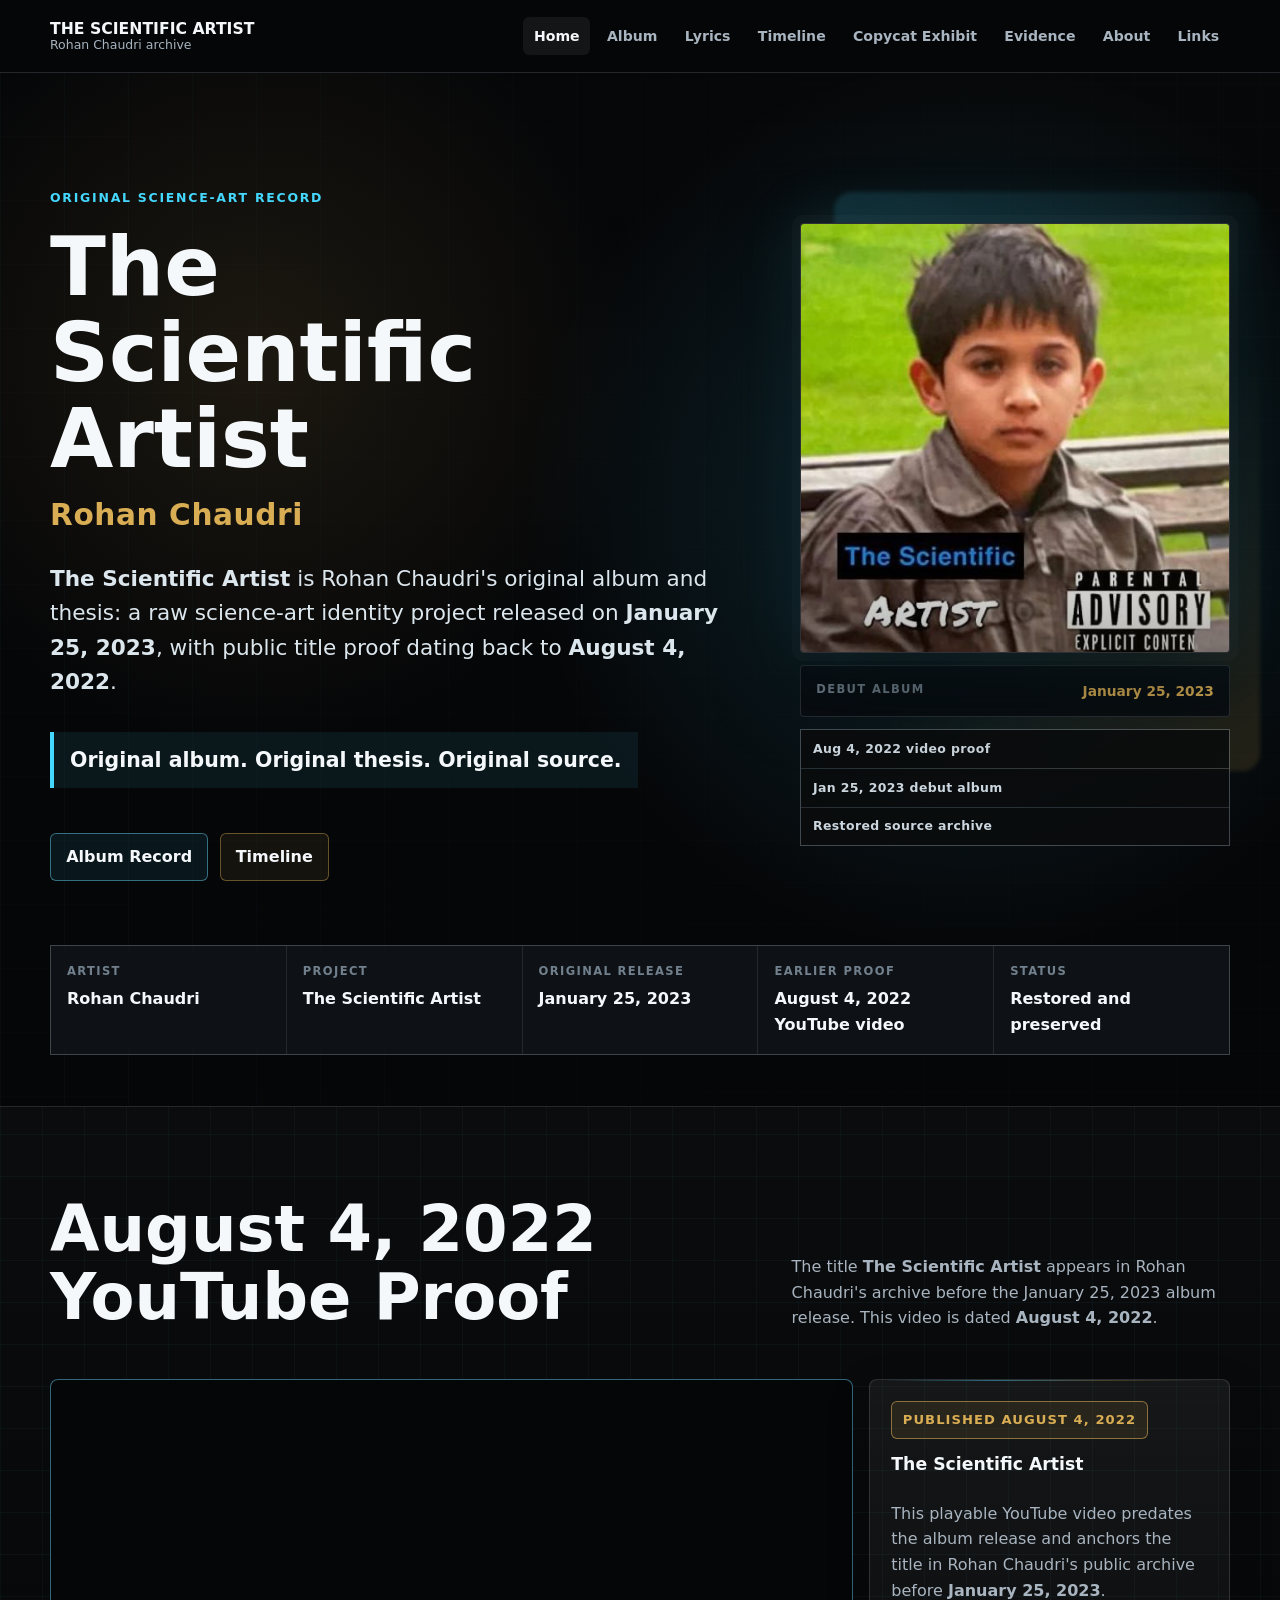
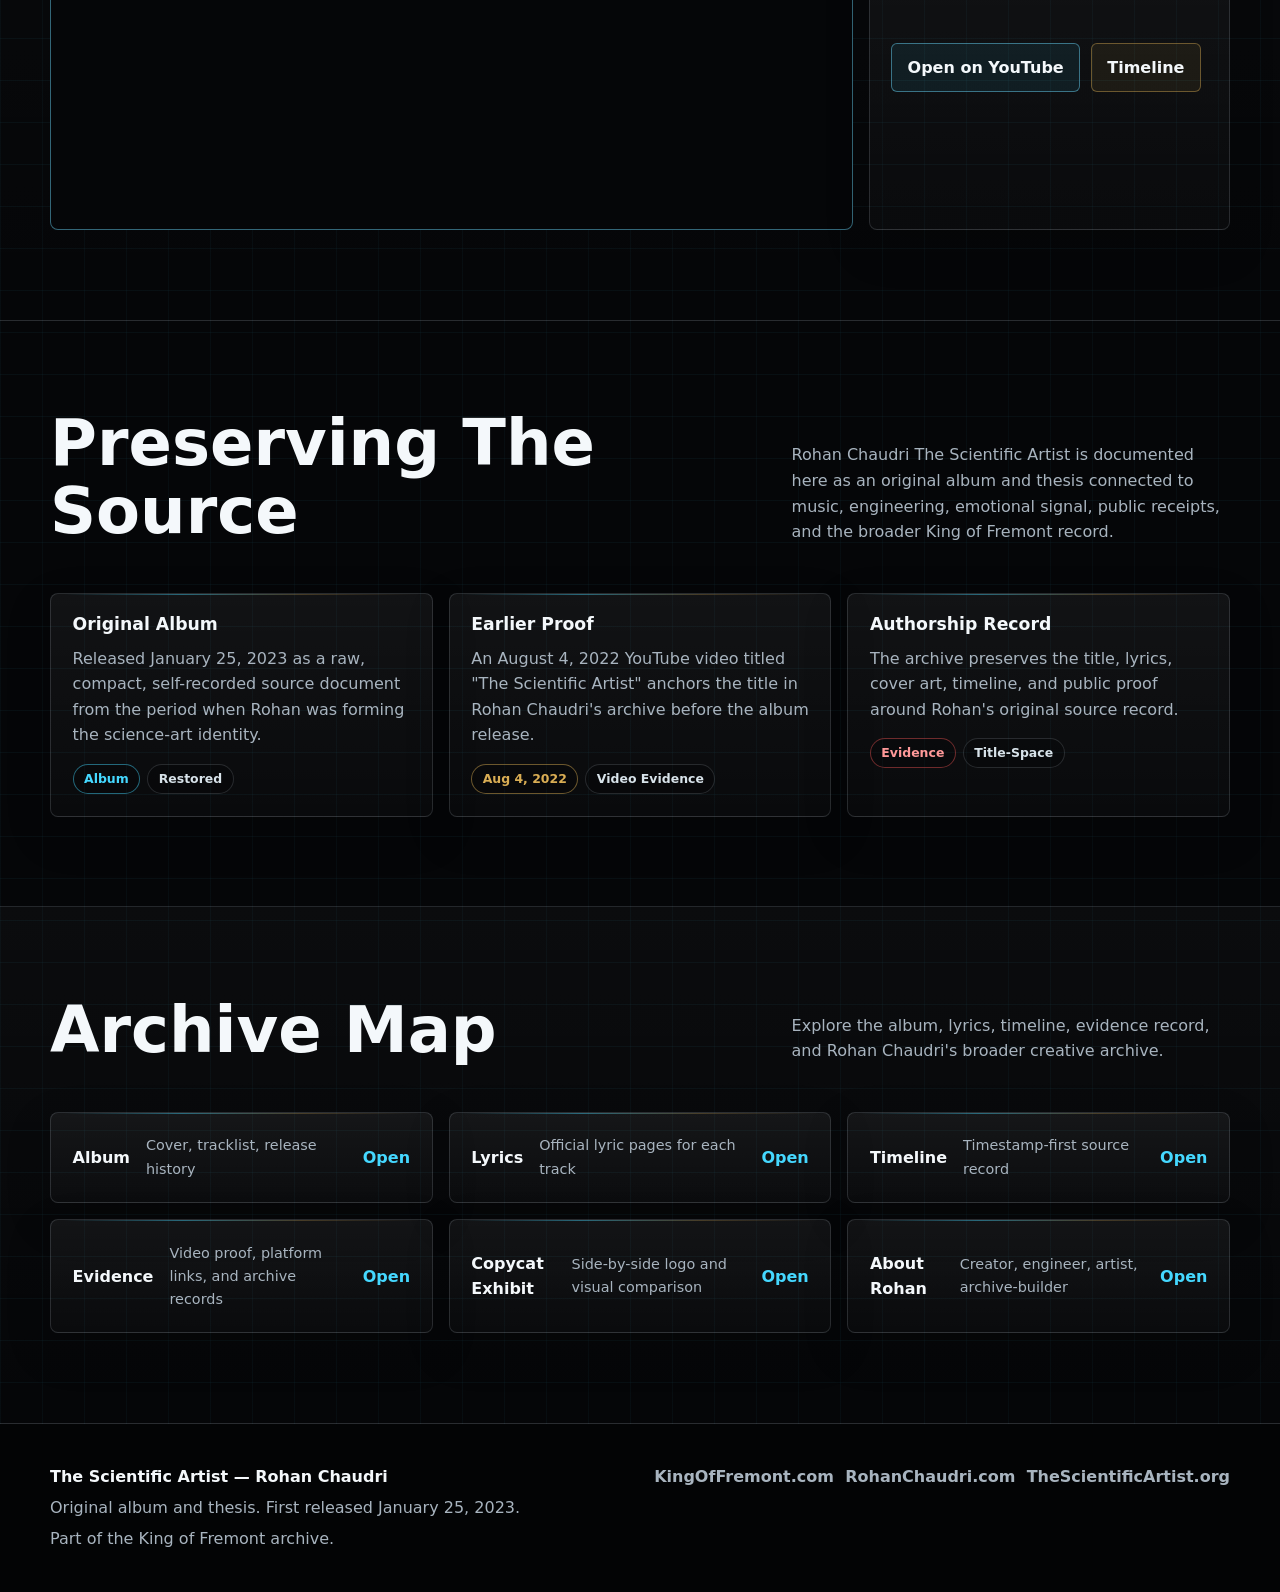
==== index.html @ 7a458ea0 "initial" ====
<!doctype html>
<html lang="en">
  <head>
    <meta charset="utf-8">
    <meta name="viewport" content="width=device-width, initial-scale=1">
    <title>The Scientific Artist | Rohan Chaudri</title>
    <meta name="description" content="The Scientific Artist is Rohan Chaudri's original album, thesis, and science-art archive, with an early YouTube proof video from August 4, 2022 and album release on January 25, 2023.">
    <link rel="canonical" href="https://thescientificartist.org/">
    <meta property="og:type" content="website">
    <meta property="og:title" content="The Scientific Artist | Rohan Chaudri">
    <meta property="og:description" content="The Scientific Artist is Rohan Chaudri's original album, thesis, and science-art archive, with YouTube proof from August 4, 2022.">
    <meta property="og:url" content="https://thescientificartist.org/">
    <meta property="og:image" content="https://thescientificartist.org/assets/scientific-artist-cover.png">
    <meta name="twitter:card" content="summary_large_image">
    <meta name="twitter:title" content="The Scientific Artist | Rohan Chaudri">
    <meta name="twitter:description" content="The original album, thesis, and science-art archive by Rohan Chaudri.">
    <meta name="twitter:image" content="https://thescientificartist.org/assets/scientific-artist-cover.png">
    <link rel="icon" type="image/jpeg" href="/assets/favicon.jpg">
    <link rel="apple-touch-icon" href="/assets/favicon.jpg">
    <link rel="stylesheet" href="/assets/styles.css">
    <script type="application/ld+json">
      {
        "@context": "https://schema.org",
        "@graph": [
          {
            "@type": "WebSite",
            "@id": "https://thescientificartist.org/#website",
            "url": "https://thescientificartist.org/",
            "name": "The Scientific Artist",
            "description": "The canonical archive for The Scientific Artist by Rohan Chaudri.",
            "publisher": { "@id": "https://thescientificartist.org/#rohan-chaudri" }
          },
          {
            "@type": "WebPage",
            "@id": "https://thescientificartist.org/#webpage",
            "url": "https://thescientificartist.org/",
            "name": "The Scientific Artist | Rohan Chaudri",
            "isPartOf": { "@id": "https://thescientificartist.org/#website" },
            "about": { "@id": "https://thescientificartist.org/#rohan-chaudri" },
            "primaryImageOfPage": {
              "@type": "ImageObject",
              "url": "https://thescientificartist.org/assets/scientific-artist-cover.png"
            }
          },
          {
            "@type": "VideoObject",
            "@id": "https://thescientificartist.org/#youtube-2022-proof",
            "name": "The Scientific Artist",
            "description": "An August 4, 2022 YouTube proof video titled The Scientific Artist in Rohan Chaudri's archive.",
            "uploadDate": "2022-08-04",
            "thumbnailUrl": "https://img.youtube.com/vi/8w-pXAF69v8/maxresdefault.jpg",
            "embedUrl": "https://www.youtube.com/embed/8w-pXAF69v8",
            "url": "https://www.youtube.com/watch?v=8w-pXAF69v8",
            "publisher": { "@id": "https://thescientificartist.org/#rohan-chaudri" }
          },
          {
            "@type": "Person",
            "@id": "https://thescientificartist.org/#rohan-chaudri",
            "name": "Rohan Chaudri",
            "alternateName": ["King of Fremont", "The Scientific Artist"],
            "url": "https://thescientificartist.org/about-rohan-chaudri/",
            "sameAs": [
              "https://kingoffremont.com/",
              "https://rohanchaudri.com/",
              "https://www.instagram.com/rohanchaudri/",
              "https://www.tiktok.com/@rohanchaudri",
              "https://www.youtube.com/@RohanChaudri",
              "https://open.spotify.com/artist/6BbYjHwyt8LZ6wft4DPXxs",
              "https://music.apple.com/us/artist/rohan-chaudri/1668192870",
              "https://www.iheart.com/artist/rohan-chaudri-39639522/",
              "https://genius.com/artists/Rohan-chaudri"
            ]
          },
          {
            "@type": "MusicGroup",
            "@id": "https://thescientificartist.org/#artist",
            "name": "Rohan Chaudri",
            "url": "https://thescientificartist.org/"
          }
        ]
      }
    </script>
  </head>
  <body>
    <a class="skip-link" href="#main">Skip to content</a>
    <header class="site-header">
      <div class="nav-shell">
        <a class="brand" href="/" aria-label="The Scientific Artist home">
          <strong>The Scientific Artist</strong>
          <span>Rohan Chaudri archive</span>
        </a>
        <button class="nav-toggle" type="button" aria-label="Toggle navigation" aria-expanded="false" data-nav-toggle><span></span></button>
        <nav class="site-nav" aria-label="Primary navigation" data-site-nav>
          <a href="/" aria-current="page">Home</a>
          <a href="/album/">Album</a>
          <a href="/lyrics/">Lyrics</a>
          <a href="/timeline/">Timeline</a>
          <a href="/copycat-exhibit/">Copycat Exhibit</a>
          <a href="/evidence/">Evidence</a>
          <a href="/about-rohan-chaudri/">About</a>
          <a href="/links/">Links</a>
        </nav>
      </div>
    </header>
    <main id="main">
      <section class="hero" aria-labelledby="hero-title">
        <div class="hero-inner">
          <div class="hero-stage">
            <div class="hero-copy">
              <p class="eyebrow">Original science-art record</p>
              <h1 id="hero-title">The Scientific Artist</h1>
              <p class="hero-byline">Rohan Chaudri</p>
              <p class="lead"><strong>The Scientific Artist</strong> is Rohan Chaudri's original album and thesis: a raw science-art identity project released on <strong>January 25, 2023</strong>, with public title proof dating back to <strong>August 4, 2022</strong>.</p>
              <p class="source-line">Original album. Original thesis. Original source.</p>
              <div class="hero-actions" aria-label="Primary archive actions">
                <a class="button" href="/album/">Album Record</a>
                <a class="button secondary" href="/timeline/">Timeline</a>
              </div>
            </div>
            <figure class="hero-art" aria-label="The Scientific Artist original album cover">
              <div class="cover-shell">
                <img src="/assets/scientific-artist-cover.png" alt="The Scientific Artist original album cover by Rohan Chaudri">
              </div>
              <figcaption class="cover-caption">
                <span>Debut album</span>
                <strong>January 25, 2023</strong>
              </figcaption>
              <div class="cover-context" aria-label="Source sequence">
                <span>Aug 4, 2022 video proof</span>
                <span>Jan 25, 2023 debut album</span>
                <span>Restored source archive</span>
              </div>
            </figure>
          </div>
          <div class="hero-facts" aria-label="Core archive facts">
            <div><span>Artist</span><strong>Rohan Chaudri</strong></div>
            <div><span>Project</span><strong>The Scientific Artist</strong></div>
            <div><span>Original Release</span><strong>January 25, 2023</strong></div>
            <div><span>Earlier Proof</span><strong>August 4, 2022 YouTube video</strong></div>
            <div><span>Status</span><strong>Restored and preserved</strong></div>
          </div>
        </div>
      </section>

      <section class="section alt" aria-labelledby="youtube-title">
        <div class="section-inner">
          <div class="section-header">
            <h2 id="youtube-title">August 4, 2022 YouTube Proof</h2>
            <p>The title <strong>The Scientific Artist</strong> appears in Rohan Chaudri's archive before the January 25, 2023 album release. This video is dated <strong>August 4, 2022</strong>.</p>
          </div>
          <div class="video-proof">
            <div class="video-frame">
              <iframe src="https://www.youtube.com/embed/8w-pXAF69v8" title="The Scientific Artist YouTube video by Rohan Chaudri, August 4, 2022" loading="lazy" allow="accelerometer; autoplay; clipboard-write; encrypted-media; gyroscope; picture-in-picture; web-share" referrerpolicy="strict-origin-when-cross-origin" allowfullscreen></iframe>
            </div>
            <aside class="video-details doc-panel" aria-label="YouTube proof details">
              <span class="date-stamp">Published August 4, 2022</span>
              <h3>The Scientific Artist</h3>
              <p>This playable YouTube video predates the album release and anchors the title in Rohan Chaudri's public archive before <strong>January 25, 2023</strong>.</p>
              <div class="button-row"><a class="button" href="https://www.youtube.com/watch?v=8w-pXAF69v8">Open on YouTube</a><a class="button secondary" href="/timeline/">Timeline</a></div>
            </aside>
          </div>
        </div>
      </section>

      <section class="section" aria-labelledby="preserve-title">
        <div class="section-inner">
          <div class="section-header">
            <h2 id="preserve-title">Preserving The Source</h2>
            <p>Rohan Chaudri The Scientific Artist is documented here as an original album and thesis connected to music, engineering, emotional signal, public receipts, and the broader King of Fremont record.</p>
          </div>
          <div class="grid three">
            <article class="archive-card">
              <h3>Original Album</h3>
              <p>Released January 25, 2023 as a raw, compact, self-recorded source document from the period when Rohan was forming the science-art identity.</p>
              <div class="tag-row"><span class="tag cyan">Album</span><span class="tag">Restored</span></div>
            </article>
            <article class="archive-card">
              <h3>Earlier Proof</h3>
              <p>An August 4, 2022 YouTube video titled "The Scientific Artist" anchors the title in Rohan Chaudri's archive before the album release.</p>
              <div class="tag-row"><span class="tag gold">Aug 4, 2022</span><span class="tag">Video Evidence</span></div>
            </article>
            <article class="archive-card">
              <h3>Authorship Record</h3>
              <p>The archive preserves the title, lyrics, cover art, timeline, and public proof around Rohan's original source record.</p>
              <div class="tag-row"><span class="tag red">Evidence</span><span class="tag">Title-Space</span></div>
            </article>
          </div>
        </div>
      </section>

      <section class="section alt" aria-labelledby="archive-title">
        <div class="section-inner">
          <div class="section-header">
            <h2 id="archive-title">Archive Map</h2>
            <p>Explore the album, lyrics, timeline, evidence record, and Rohan Chaudri's broader creative archive.</p>
          </div>
          <div class="grid three">
            <a class="link-card" href="/album/"><strong>Album</strong><span>Cover, tracklist, release history</span><b class="link-arrow">Open</b></a>
            <a class="link-card" href="/lyrics/"><strong>Lyrics</strong><span>Official lyric pages for each track</span><b class="link-arrow">Open</b></a>
            <a class="link-card" href="/timeline/"><strong>Timeline</strong><span>Timestamp-first source record</span><b class="link-arrow">Open</b></a>
            <a class="link-card" href="/evidence/"><strong>Evidence</strong><span>Video proof, platform links, and archive records</span><b class="link-arrow">Open</b></a>
            <a class="link-card" href="/copycat-exhibit/"><strong>Copycat Exhibit</strong><span>Side-by-side logo and visual comparison</span><b class="link-arrow">Open</b></a>
            <a class="link-card" href="/about-rohan-chaudri/"><strong>About Rohan</strong><span>Creator, engineer, artist, archive-builder</span><b class="link-arrow">Open</b></a>
          </div>
        </div>
      </section>
    </main>
    <footer class="site-footer">
      <div class="footer-inner">
        <div>
          <strong>The Scientific Artist &mdash; Rohan Chaudri</strong>
          <p>Original album and thesis. First released January 25, 2023.</p>
          <p>Part of the King of Fremont archive.</p>
        </div>
        <nav class="footer-links" aria-label="Footer links">
          <a href="https://kingoffremont.com/">KingOfFremont.com</a>
          <a href="https://rohanchaudri.com/">RohanChaudri.com</a>
          <a href="https://thescientificartist.org/">TheScientificArtist.org</a>
        </nav>
      </div>
    </footer>
    <script src="/assets/site.js"></script>
  </body>
</html>
---- assets/styles.css ----
:root {
  --bg: #050608;
  --bg-2: #090d12;
  --panel: #10161d;
  --panel-2: #151013;
  --line: rgba(226, 238, 255, 0.14);
  --line-strong: rgba(107, 220, 255, 0.45);
  --text: #f4f8fb;
  --muted: #a8b4bf;
  --dim: #71808c;
  --cyan: #45d8ff;
  --blue: #1a74ff;
  --gold: #d9ad54;
  --red: #d34c4c;
  --green: #68d391;
  --max: 1180px;
  --radius: 8px;
  color-scheme: dark;
}

* {
  box-sizing: border-box;
}

html {
  overflow-x: hidden;
  scroll-behavior: smooth;
}

body {
  margin: 0;
  overflow-x: hidden;
  background:
    linear-gradient(rgba(69, 216, 255, 0.045) 1px, transparent 1px),
    linear-gradient(90deg, rgba(69, 216, 255, 0.035) 1px, transparent 1px),
    linear-gradient(180deg, rgba(217, 173, 84, 0.045), transparent 34rem),
    var(--bg);
  background-size: 42px 42px, 42px 42px, auto, auto;
  color: var(--text);
  font-family: Inter, ui-sans-serif, system-ui, -apple-system, BlinkMacSystemFont, "Segoe UI", sans-serif;
  line-height: 1.6;
}

img {
  display: block;
  max-width: 100%;
}

a {
  color: inherit;
}

:focus-visible {
  outline: 2px solid var(--cyan);
  outline-offset: 4px;
}

.skip-link {
  position: fixed;
  left: 1rem;
  top: 1rem;
  z-index: 100;
  transform: translateY(-200%);
  background: var(--cyan);
  color: #001018;
  padding: 0.7rem 1rem;
  border-radius: 6px;
  font-weight: 800;
}

.skip-link:focus {
  transform: translateY(0);
}

.site-header {
  position: sticky;
  top: 0;
  z-index: 50;
  border-bottom: 1px solid var(--line);
  background: rgba(5, 6, 8, 0.88);
  backdrop-filter: blur(16px);
}

.nav-shell {
  width: min(calc(100% - 2rem), var(--max));
  margin: 0 auto;
  min-height: 72px;
  display: flex;
  align-items: center;
  justify-content: space-between;
  gap: 1.25rem;
}

.brand {
  display: inline-flex;
  flex-direction: column;
  text-decoration: none;
  letter-spacing: 0;
  line-height: 1.05;
  min-width: 11rem;
}

.brand strong {
  font-size: 0.98rem;
  text-transform: uppercase;
}

.brand span {
  color: var(--muted);
  font-size: 0.78rem;
}

.nav-toggle {
  display: none;
  border: 1px solid var(--line);
  border-radius: 6px;
  background: transparent;
  color: var(--text);
  width: 42px;
  height: 42px;
  cursor: pointer;
}

.nav-toggle span,
.nav-toggle::before,
.nav-toggle::after {
  content: "";
  display: block;
  width: 18px;
  height: 2px;
  margin: 4px auto;
  background: currentColor;
}

.site-nav {
  display: flex;
  align-items: center;
  justify-content: flex-end;
  flex-wrap: wrap;
  gap: 0.35rem;
}

.site-nav a {
  color: var(--muted);
  text-decoration: none;
  padding: 0.48rem 0.68rem;
  border-radius: 6px;
  font-size: 0.88rem;
  font-weight: 700;
}

.site-nav a[aria-current="page"],
.site-nav a:hover {
  color: var(--text);
  background: rgba(255, 255, 255, 0.06);
}

.hero {
  position: relative;
  min-height: min(780px, calc(100svh - 72px));
  overflow: hidden;
  border-bottom: 1px solid var(--line);
  isolation: isolate;
}

.hero::before {
  content: "";
  position: absolute;
  inset: 0;
  z-index: -2;
  background:
    radial-gradient(circle at 76% 42%, rgba(69, 216, 255, 0.16), transparent 28rem),
    radial-gradient(circle at 20% 28%, rgba(217, 173, 84, 0.11), transparent 24rem),
    linear-gradient(90deg, rgba(5, 6, 8, 0.97) 0%, rgba(5, 6, 8, 0.9) 48%, rgba(5, 6, 8, 0.72) 100%);
}

.hero::after {
  content: "";
  position: absolute;
  inset: 0;
  z-index: -1;
  background:
    linear-gradient(90deg, rgba(69, 216, 255, 0.05) 1px, transparent 1px),
    linear-gradient(0deg, rgba(217, 173, 84, 0.025) 1px, transparent 1px);
  background-size: 64px 64px;
  mask-image: linear-gradient(90deg, #000 0%, transparent 82%);
  opacity: 0.62;
}

.hero-inner {
  width: min(calc(100% - 2rem), var(--max));
  min-height: inherit;
  margin: 0 auto;
  display: grid;
  align-content: center;
  padding: clamp(4rem, 9vw, 8rem) 0 clamp(2rem, 4vw, 3.5rem);
}

.hero-stage {
  display: grid;
  grid-template-columns: minmax(0, 1fr) minmax(300px, 430px);
  gap: clamp(2rem, 6vw, 5rem);
  align-items: center;
  width: 100%;
  min-width: 0;
}

.hero-copy {
  width: min(680px, 100%);
  min-width: 0;
}

.hero h1 {
  font-size: clamp(3rem, 6.4vw, 6rem);
  max-width: 10.5ch;
}

.hero-byline {
  margin: 0.6rem 0 0;
  color: var(--gold);
  font-size: clamp(1.15rem, 2.6vw, 1.85rem);
  font-weight: 900;
  letter-spacing: 0.02em;
}

.hero-actions {
  display: flex;
  flex-wrap: wrap;
  gap: 0.7rem;
  margin-top: 1.5rem;
}

.hero-art {
  position: relative;
  margin: 0;
  align-self: center;
  min-width: 0;
}

.hero-art::before {
  content: "";
  position: absolute;
  inset: -5% -7% 12% 8%;
  z-index: -1;
  border-radius: 18px;
  background:
    linear-gradient(135deg, rgba(69, 216, 255, 0.16), transparent 52%),
    linear-gradient(315deg, rgba(217, 173, 84, 0.16), transparent 44%);
  filter: blur(2px);
  opacity: 0.9;
}

.cover-shell {
  position: relative;
  overflow: hidden;
  aspect-ratio: 1 / 1;
  border: 1px solid rgba(226, 238, 255, 0.18);
  border-radius: 4px;
  background: #050608;
  box-shadow:
    0 28px 80px rgba(0, 0, 0, 0.58),
    0 0 0 8px rgba(255, 255, 255, 0.025),
    0 0 64px rgba(69, 216, 255, 0.16);
}

.cover-shell img {
  width: 100%;
  height: 100%;
  object-fit: cover;
}

.cover-shell::before {
  content: "";
  position: absolute;
  inset: 0;
  background:
    linear-gradient(180deg, rgba(255, 255, 255, 0.08), transparent 22%),
    linear-gradient(120deg, transparent 55%, rgba(217, 173, 84, 0.14));
  opacity: 0.42;
  pointer-events: none;
}

.cover-shell::after {
  content: "";
  position: absolute;
  inset: auto 0 0;
  height: 38%;
  background: linear-gradient(180deg, transparent, rgba(0, 0, 0, 0.28));
  pointer-events: none;
}

.cover-caption {
  display: flex;
  justify-content: space-between;
  gap: 1rem;
  margin-top: 0.75rem;
  border: 1px solid var(--line);
  border-radius: 4px;
  padding: 0.85rem 0.95rem;
  background: rgba(9, 13, 18, 0.88);
}

.cover-caption span {
  color: var(--dim);
  font-size: 0.72rem;
  font-weight: 900;
  letter-spacing: 0.12em;
  text-transform: uppercase;
}

.cover-caption strong {
  color: var(--gold);
  font-size: 0.86rem;
  font-weight: 900;
}

.cover-context {
  display: grid;
  gap: 1px;
  margin-top: 0.8rem;
  border: 1px solid var(--line);
  background: var(--line);
}

.cover-context span {
  display: block;
  padding: 0.55rem 0.75rem;
  background: rgba(5, 6, 8, 0.86);
  color: #cbd6de;
  font-size: 0.78rem;
  font-weight: 850;
  letter-spacing: 0.03em;
}

.eyebrow {
  margin: 0 0 1rem;
  color: var(--cyan);
  font-size: 0.78rem;
  font-weight: 900;
  letter-spacing: 0.14em;
  text-transform: uppercase;
}

h1,
h2,
h3 {
  line-height: 1.05;
  letter-spacing: 0;
}

h1 {
  margin: 0;
  font-size: clamp(2.85rem, 8vw, 6.7rem);
  max-width: 12ch;
}

.page-title {
  max-width: 13ch;
}

.lead {
  margin: 1.4rem 0 0;
  color: #dce6ed;
  font-size: clamp(1.05rem, 2.2vw, 1.35rem);
  max-width: 66ch;
}

.source-line {
  margin-top: 2rem;
  display: inline-block;
  border-left: 4px solid var(--cyan);
  padding: 0.75rem 1rem;
  background: rgba(69, 216, 255, 0.08);
  color: var(--text);
  font-size: clamp(1.05rem, 2vw, 1.28rem);
  font-weight: 900;
}

.hero-facts {
  margin-top: clamp(2.4rem, 5vw, 4rem);
  display: grid;
  grid-template-columns: repeat(5, minmax(0, 1fr));
  gap: 1px;
  border: 1px solid var(--line);
  background: var(--line);
}

.hero-facts div {
  min-height: 104px;
  padding: 1rem;
  background: rgba(9, 13, 18, 0.8);
}

.hero-facts span,
.metadata-block dt,
.stat-label {
  display: block;
  color: var(--dim);
  font-size: 0.72rem;
  font-weight: 900;
  letter-spacing: 0.12em;
  text-transform: uppercase;
}

.hero-facts strong,
.metadata-block dd,
.stat-value {
  display: block;
  margin: 0.35rem 0 0;
  color: var(--text);
  font-weight: 850;
}

.section {
  padding: clamp(3.5rem, 7vw, 7rem) 0;
  border-bottom: 1px solid var(--line);
}

.section.alt {
  background: linear-gradient(180deg, rgba(255, 255, 255, 0.025), transparent);
}

.section-inner {
  width: min(calc(100% - 2rem), var(--max));
  margin: 0 auto;
}

.section-header {
  display: grid;
  grid-template-columns: minmax(0, 0.85fr) minmax(280px, 0.55fr);
  gap: clamp(1.5rem, 5vw, 4rem);
  align-items: end;
  margin-bottom: clamp(1.7rem, 4vw, 3rem);
}

.section-header h2 {
  margin: 0;
  font-size: clamp(2rem, 5vw, 4rem);
}

.section-header p {
  margin: 0;
  color: var(--muted);
  font-size: 1rem;
}

.grid {
  display: grid;
  gap: 1rem;
}

.grid.three {
  grid-template-columns: repeat(3, minmax(0, 1fr));
}

.grid.two {
  grid-template-columns: repeat(2, minmax(0, 1fr));
}

.archive-card,
.evidence-card,
.lyric-card,
.link-card,
.timeline-item,
.metadata-block,
.comparison-panel,
.doc-panel {
  position: relative;
  border: 1px solid var(--line);
  border-radius: var(--radius);
  background: linear-gradient(180deg, rgba(255, 255, 255, 0.055), rgba(255, 255, 255, 0.018));
  transition: border-color 180ms ease, background 180ms ease, transform 180ms ease, box-shadow 180ms ease;
}

.archive-card::before,
.evidence-card::before,
.lyric-card::before,
.link-card::before,
.timeline-item::after,
.doc-panel::before {
  content: "";
  position: absolute;
  left: 0.8rem;
  right: 0.8rem;
  top: 0;
  height: 1px;
  background: linear-gradient(90deg, transparent, rgba(69, 216, 255, 0.62), rgba(217, 173, 84, 0.38), transparent);
  opacity: 0.7;
}

.lyric-card,
.link-card {
  color: var(--text);
  text-decoration: none;
}

.archive-card,
.evidence-card,
.lyric-card,
.link-card,
.timeline-item,
.doc-panel {
  padding: clamp(1rem, 2vw, 1.35rem);
  box-shadow: 0 16px 45px rgba(0, 0, 0, 0.18);
}

.archive-card h3,
.evidence-card h3,
.lyric-card h3,
.link-card h3,
.timeline-item h3,
.doc-panel h3 {
  margin: 0;
  font-size: 1.08rem;
}

.archive-card p,
.evidence-card p,
.lyric-card p,
.link-card p,
.timeline-item p,
.doc-panel p {
  margin: 0.75rem 0 0;
  color: var(--muted);
}

.record-grid {
  display: grid;
  grid-template-columns: repeat(2, minmax(0, 1fr));
  gap: 1px;
  margin-top: 1rem;
  border: 1px solid var(--line);
  background: var(--line);
}

.record-grid div {
  padding: 0.9rem;
  background: rgba(9, 13, 18, 0.86);
}

.record-grid dt {
  color: var(--dim);
  font-size: 0.72rem;
  font-weight: 900;
  letter-spacing: 0.12em;
  text-transform: uppercase;
}

.record-grid dd {
  margin: 0.35rem 0 0;
  color: var(--text);
  font-weight: 850;
  overflow-wrap: anywhere;
}

.tag-row {
  display: flex;
  flex-wrap: wrap;
  gap: 0.45rem;
  margin-top: 1rem;
}

.tag {
  display: inline-flex;
  align-items: center;
  min-height: 30px;
  border: 1px solid var(--line);
  border-radius: 999px;
  padding: 0.25rem 0.65rem;
  color: #d8e3ea;
  background: rgba(0, 0, 0, 0.2);
  font-size: 0.78rem;
  font-weight: 800;
}

.tag.cyan {
  border-color: rgba(69, 216, 255, 0.46);
  color: var(--cyan);
}

.tag.gold {
  border-color: rgba(217, 173, 84, 0.48);
  color: var(--gold);
}

.tag.red {
  border-color: rgba(211, 76, 76, 0.5);
  color: #ff9999;
}

.button-row {
  display: flex;
  flex-wrap: wrap;
  gap: 0.7rem;
  margin-top: 1.5rem;
}

.button {
  display: inline-flex;
  align-items: center;
  justify-content: center;
  min-height: 44px;
  border: 1px solid var(--line-strong);
  border-radius: 6px;
  padding: 0.65rem 0.95rem;
  background: rgba(69, 216, 255, 0.08);
  color: var(--text);
  text-decoration: none;
  font-weight: 850;
  transition: border-color 180ms ease, background 180ms ease, transform 180ms ease;
}

.button.secondary {
  border-color: rgba(217, 173, 84, 0.42);
  background: rgba(217, 173, 84, 0.08);
}

.button:hover {
  background: rgba(69, 216, 255, 0.16);
  border-color: rgba(69, 216, 255, 0.78);
  transform: translateY(-1px);
}

.archive-card:hover,
.evidence-card:hover,
.lyric-card:hover,
.comparison-panel:hover,
.doc-panel:hover {
  border-color: rgba(107, 220, 255, 0.35);
  background: linear-gradient(180deg, rgba(69, 216, 255, 0.075), rgba(255, 255, 255, 0.018));
  box-shadow: 0 20px 55px rgba(0, 0, 0, 0.24);
}

.page-hero {
  padding: clamp(4rem, 9vw, 8rem) 0 clamp(2.4rem, 5vw, 4rem);
  border-bottom: 1px solid var(--line);
  background:
    linear-gradient(90deg, rgba(5, 6, 8, 0.94), rgba(5, 6, 8, 0.75)),
    linear-gradient(135deg, rgba(69, 216, 255, 0.08), transparent 34%),
    var(--bg-2);
}

.page-hero-inner {
  width: min(calc(100% - 2rem), var(--max));
  margin: 0 auto;
}

.page-hero .lead {
  max-width: 72ch;
}

.split {
  display: grid;
  grid-template-columns: minmax(280px, 0.5fr) minmax(0, 0.75fr);
  gap: clamp(1.4rem, 4vw, 3rem);
  align-items: start;
}

.album-cover {
  border: 1px solid var(--line-strong);
  border-radius: var(--radius);
  background: #050608;
  box-shadow: 0 0 0 1px rgba(255, 255, 255, 0.04), 0 24px 70px rgba(0, 0, 0, 0.34);
}

.metadata-block {
  padding: 1rem;
}

.metadata-block dl {
  margin: 0;
  display: grid;
  gap: 0.85rem;
}

.metadata-block dd {
  margin-left: 0;
}

.tracklist {
  list-style: none;
  padding: 0;
  margin: 0;
  border: 1px solid var(--line);
  border-radius: var(--radius);
}

.tracklist li {
  display: grid;
  grid-template-columns: 64px minmax(0, 1fr) auto;
  gap: 1rem;
  align-items: center;
  padding: 0.9rem 1rem;
  border-bottom: 1px solid var(--line);
}

.tracklist li:last-child {
  border-bottom: 0;
}

.track-num {
  color: var(--cyan);
  font-weight: 900;
  font-variant-numeric: tabular-nums;
}

.tracklist a {
  color: var(--text);
  font-weight: 850;
  text-decoration: none;
}

.tracklist a:hover {
  color: var(--cyan);
}

.status {
  color: var(--dim);
  font-size: 0.82rem;
  font-weight: 800;
}

.timeline {
  position: relative;
  display: grid;
  gap: 1rem;
}

.timeline::before {
  content: "";
  position: absolute;
  left: 1rem;
  top: 0.5rem;
  bottom: 0.5rem;
  width: 1px;
  background: var(--line-strong);
}

.timeline-item {
  position: relative;
  margin-left: 2.7rem;
}

.timeline-item::before {
  content: "";
  position: absolute;
  left: -2.05rem;
  top: 1.22rem;
  width: 12px;
  height: 12px;
  border: 2px solid var(--cyan);
  border-radius: 50%;
  background: var(--bg);
}

.timeline-item time {
  color: var(--gold);
  font-weight: 900;
  letter-spacing: 0.08em;
  text-transform: uppercase;
}

.comparison-grid {
  display: grid;
  grid-template-columns: repeat(2, minmax(0, 1fr));
  gap: 1rem;
}

.comparison-panel {
  overflow: hidden;
}

.comparison-media {
  aspect-ratio: 1 / 1;
  display: grid;
  place-items: center;
  background:
    linear-gradient(rgba(69, 216, 255, 0.08) 1px, transparent 1px),
    linear-gradient(90deg, rgba(69, 216, 255, 0.08) 1px, transparent 1px),
    #070a0f;
  background-size: 28px 28px;
}

.comparison-media.wide {
  aspect-ratio: 16 / 10;
}

.comparison-media.type-sample {
  aspect-ratio: 4 / 3;
}

.comparison-media img {
  width: 100%;
  height: 100%;
  object-fit: contain;
  padding: 1rem;
}

.comparison-media.flush img {
  padding: 0;
}

.comparison-panel figcaption {
  margin: 0;
  padding: 1rem;
  border-top: 1px solid var(--line);
  color: var(--muted);
  font-size: 0.95rem;
}

.comparison-subhead {
  margin: clamp(1.5rem, 4vw, 2.5rem) 0 1rem;
  color: var(--text);
  font-size: clamp(1.35rem, 3vw, 2rem);
}

.hard-line {
  margin: clamp(1.5rem, 4vw, 2.5rem) 0 0;
  border: 1px solid rgba(211, 76, 76, 0.5);
  border-left-width: 4px;
  border-radius: var(--radius);
  padding: 1rem;
  background: rgba(211, 76, 76, 0.08);
  color: var(--text);
  font-size: 1.05rem;
  font-weight: 900;
}

.video-proof {
  display: grid;
  grid-template-columns: minmax(0, 1fr) minmax(280px, 0.45fr);
  gap: 1rem;
  align-items: stretch;
}

.video-frame {
  position: relative;
  overflow: hidden;
  aspect-ratio: 16 / 9;
  border: 1px solid var(--line-strong);
  border-radius: var(--radius);
  background: #050608;
}

.video-frame iframe {
  position: absolute;
  inset: 0;
  width: 100%;
  height: 100%;
  border: 0;
}

.video-details {
  display: grid;
  align-content: start;
  gap: 1rem;
}

.date-stamp {
  display: inline-flex;
  width: fit-content;
  border: 1px solid rgba(217, 173, 84, 0.56);
  border-radius: 6px;
  padding: 0.45rem 0.65rem;
  background: rgba(217, 173, 84, 0.1);
  color: var(--gold);
  font-size: 0.82rem;
  font-weight: 900;
  letter-spacing: 0.08em;
  text-transform: uppercase;
}

.evidence-card {
  min-height: 190px;
}

.evidence-card .slot {
  margin-top: 1rem;
  border-top: 1px solid var(--line);
  padding-top: 0.85rem;
  color: var(--dim);
  font-size: 0.86rem;
  font-weight: 800;
  word-break: break-word;
}

.lyric-sheet {
  width: min(calc(100% - 2rem), 860px);
  margin: 0 auto;
  border: 1px solid var(--line);
  border-radius: var(--radius);
  padding: clamp(1.25rem, 4vw, 2.5rem);
  background: rgba(255, 255, 255, 0.035);
}

.lyric-meta {
  display: grid;
  grid-template-columns: repeat(3, minmax(0, 1fr));
  gap: 1px;
  margin: 1.5rem 0;
  border: 1px solid var(--line);
  background: var(--line);
}

.lyric-meta div {
  padding: 0.9rem;
  background: rgba(9, 13, 18, 0.84);
}

.track-note {
  margin-top: 1rem;
  border-top: 1px solid var(--line);
  padding-top: 1.4rem;
  color: #dce6ed;
  font-weight: 750;
}

.lyrics-lines {
  display: grid;
  gap: 0.55rem;
  margin-top: 1rem;
  border-top: 1px solid var(--line);
  padding-top: 1.4rem;
  color: #dce6ed;
}

.lyrics-lines p {
  margin: 0;
  padding-left: 1rem;
  border-left: 2px solid rgba(69, 216, 255, 0.22);
  overflow-wrap: anywhere;
}

.analysis-panel {
  margin-top: clamp(2rem, 5vw, 3rem);
  border-top: 1px solid var(--line);
  padding-top: 1.4rem;
}

.analysis-panel h2 {
  margin-top: 0;
}

.analysis-grid {
  display: grid;
  grid-template-columns: repeat(2, minmax(0, 1fr));
  gap: 1rem;
}

.analysis-card {
  border: 1px solid var(--line);
  border-radius: var(--radius);
  padding: 1rem;
  background:
    linear-gradient(135deg, rgba(69, 216, 255, 0.08), transparent 45%),
    rgba(9, 13, 18, 0.72);
}

.analysis-card strong {
  display: block;
  color: var(--cyan);
  font-weight: 900;
}

.analysis-card p {
  margin: 0.65rem 0 0;
  color: var(--muted);
}

.links-list {
  display: grid;
  grid-template-columns: repeat(2, minmax(0, 1fr));
  gap: 0.85rem;
}

.link-card {
  display: flex;
  align-items: center;
  justify-content: space-between;
  gap: 1rem;
  min-height: 86px;
  color: var(--text);
  text-decoration: none;
}

.link-card span {
  color: var(--muted);
  font-size: 0.9rem;
}

.link-card:hover {
  border-color: var(--line-strong);
  background: rgba(69, 216, 255, 0.08);
  transform: translateY(-2px);
}

.link-arrow {
  color: var(--cyan);
  font-weight: 900;
}

.site-footer {
  padding: 2.5rem 0;
  background: #030405;
}

.footer-inner {
  width: min(calc(100% - 2rem), var(--max));
  margin: 0 auto;
  display: grid;
  grid-template-columns: minmax(0, 1fr) auto;
  gap: 1.5rem;
  align-items: start;
}

.site-footer p {
  margin: 0.35rem 0 0;
  color: var(--muted);
}

.footer-links {
  display: flex;
  flex-wrap: wrap;
  justify-content: flex-end;
  gap: 0.7rem;
}

.footer-links a {
  color: var(--muted);
  text-decoration: none;
  font-weight: 800;
}

.footer-links a:hover {
  color: var(--cyan);
}

@media (prefers-reduced-motion: reduce) {
  *,
  *::before,
  *::after {
    animation-duration: 0.001ms !important;
    animation-iteration-count: 1 !important;
    scroll-behavior: auto !important;
  }
}

@media (max-width: 920px) {
  .nav-toggle {
    display: block;
  }

  .site-nav {
    position: absolute;
    left: 1rem;
    right: 1rem;
    top: calc(100% + 1px);
    display: none;
    padding: 0.75rem;
    border: 1px solid var(--line);
    border-radius: var(--radius);
    background: rgba(5, 6, 8, 0.98);
  }

  .site-nav.is-open {
    display: grid;
    grid-template-columns: repeat(2, minmax(0, 1fr));
  }

  .hero::before {
    background:
      linear-gradient(180deg, rgba(5, 6, 8, 0.78) 0%, rgba(5, 6, 8, 0.97) 78%),
      linear-gradient(135deg, rgba(69, 216, 255, 0.12), transparent 46%),
      linear-gradient(315deg, rgba(217, 173, 84, 0.09), transparent 42%);
  }

  .hero-inner {
    align-content: center;
    padding-top: clamp(2rem, 5vw, 4rem);
  }

  .hero-stage {
    grid-template-columns: 1fr;
    gap: 1.5rem;
  }

  .hero-art {
    order: -1;
    width: min(100%, 420px);
    justify-self: center;
  }

  .hero h1 {
    max-width: 12ch;
  }

  .hero-facts,
  .grid.three,
  .grid.two,
  .section-header,
  .split,
  .comparison-grid,
  .analysis-grid,
  .video-proof,
  .links-list {
    grid-template-columns: 1fr;
  }

  .hero-facts {
    margin-top: 2rem;
  }
}

@media (max-width: 640px) {
  .nav-shell {
    min-height: 64px;
  }

  .brand {
    min-width: 0;
  }

  .brand strong {
    font-size: 0.86rem;
  }

  .brand span {
    font-size: 0.72rem;
  }

  .site-nav.is-open {
    grid-template-columns: 1fr;
  }

  h1 {
    font-size: clamp(2.05rem, 9.5vw, 2.55rem);
  }

  .page-title {
    max-width: 10ch;
  }

  .hero {
    min-height: auto;
  }

  .hero-inner {
    width: calc(100% - 2rem);
    max-width: calc(100vw - 2rem);
    padding-top: 1.5rem;
  }

  .hero-stage {
    width: 100%;
    max-width: 100%;
    min-width: 0;
    grid-template-columns: minmax(0, 1fr);
    gap: 1.15rem;
  }

  .hero-copy {
    width: calc(100vw - 2rem);
    inline-size: 100%;
    max-width: calc(100vw - 2rem);
    max-inline-size: 100%;
    min-width: 0;
    overflow-wrap: break-word;
  }

  .hero-copy > * {
    width: calc(100vw - 2rem);
    max-width: calc(100vw - 2rem);
  }

  .hero h1 {
    width: calc(100vw - 2rem);
    inline-size: 100%;
    max-width: calc(100vw - 2rem);
    max-inline-size: calc(100vw - 2rem);
    overflow-wrap: break-word;
  }

  .hero .lead {
    width: calc(100vw - 2rem);
    max-width: calc(100vw - 2rem);
    font-size: 1rem;
    overflow-wrap: break-word;
  }

  .source-line {
    display: block;
    width: calc(100vw - 2rem);
    max-width: calc(100vw - 2rem);
    font-size: 1rem;
    overflow-wrap: break-word;
  }

  .hero-actions,
  .button-row {
    display: grid;
    grid-template-columns: 1fr;
  }

  .hero-actions .button,
  .button-row .button {
    width: 100%;
  }

  .hero-art {
    width: min(100%, calc(100vw - 2rem), 304px);
    justify-self: start;
  }

  .cover-caption {
    flex-direction: column;
    gap: 0.25rem;
  }

  .hero-facts div {
    min-height: auto;
  }

  .tracklist li {
    grid-template-columns: 44px minmax(0, 1fr);
  }

  .tracklist .status {
    grid-column: 2;
  }

  .lyric-meta {
    grid-template-columns: 1fr;
  }

  .footer-inner {
    grid-template-columns: 1fr;
  }

  .footer-links {
    justify-content: flex-start;
  }
}

@media (max-width: 520px) {
  .nav-shell,
  .hero-inner,
  .page-hero-inner,
  .section-inner,
  .lyric-sheet,
  .footer-inner {
    width: min(calc(100% - 2rem), 358px);
    margin-left: 1rem;
    margin-right: auto;
  }

  .hero-copy,
  .hero-copy > *,
  .hero h1,
  .hero .lead,
  .source-line,
  .hero-actions {
    width: min(calc(100vw - 2rem), 358px);
    max-width: min(calc(100vw - 2rem), 358px);
  }

  .lyrics-lines,
  .lyrics-lines p,
  .analysis-panel,
  .analysis-grid,
  .analysis-card {
    max-width: 100%;
    min-width: 0;
  }

  .hero h1 {
    font-size: clamp(2rem, 8.8vw, 2.35rem);
  }
}
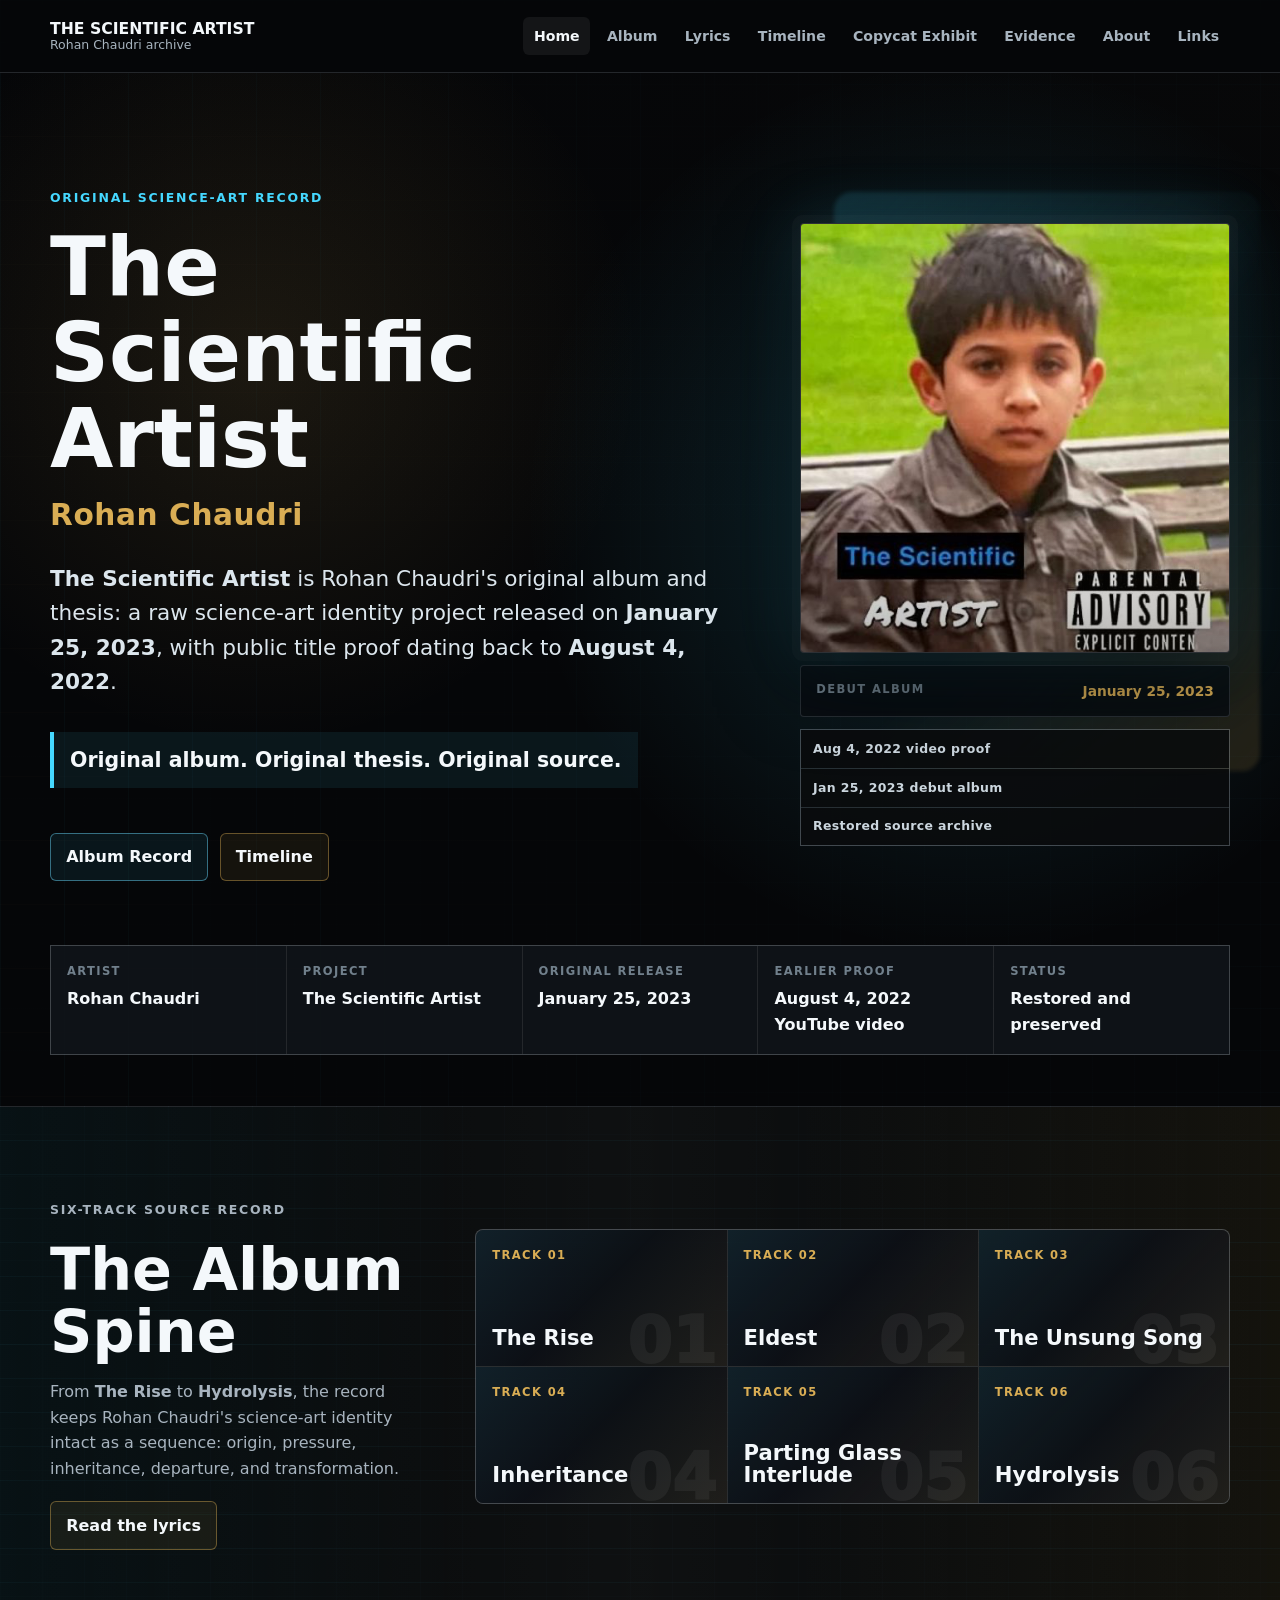
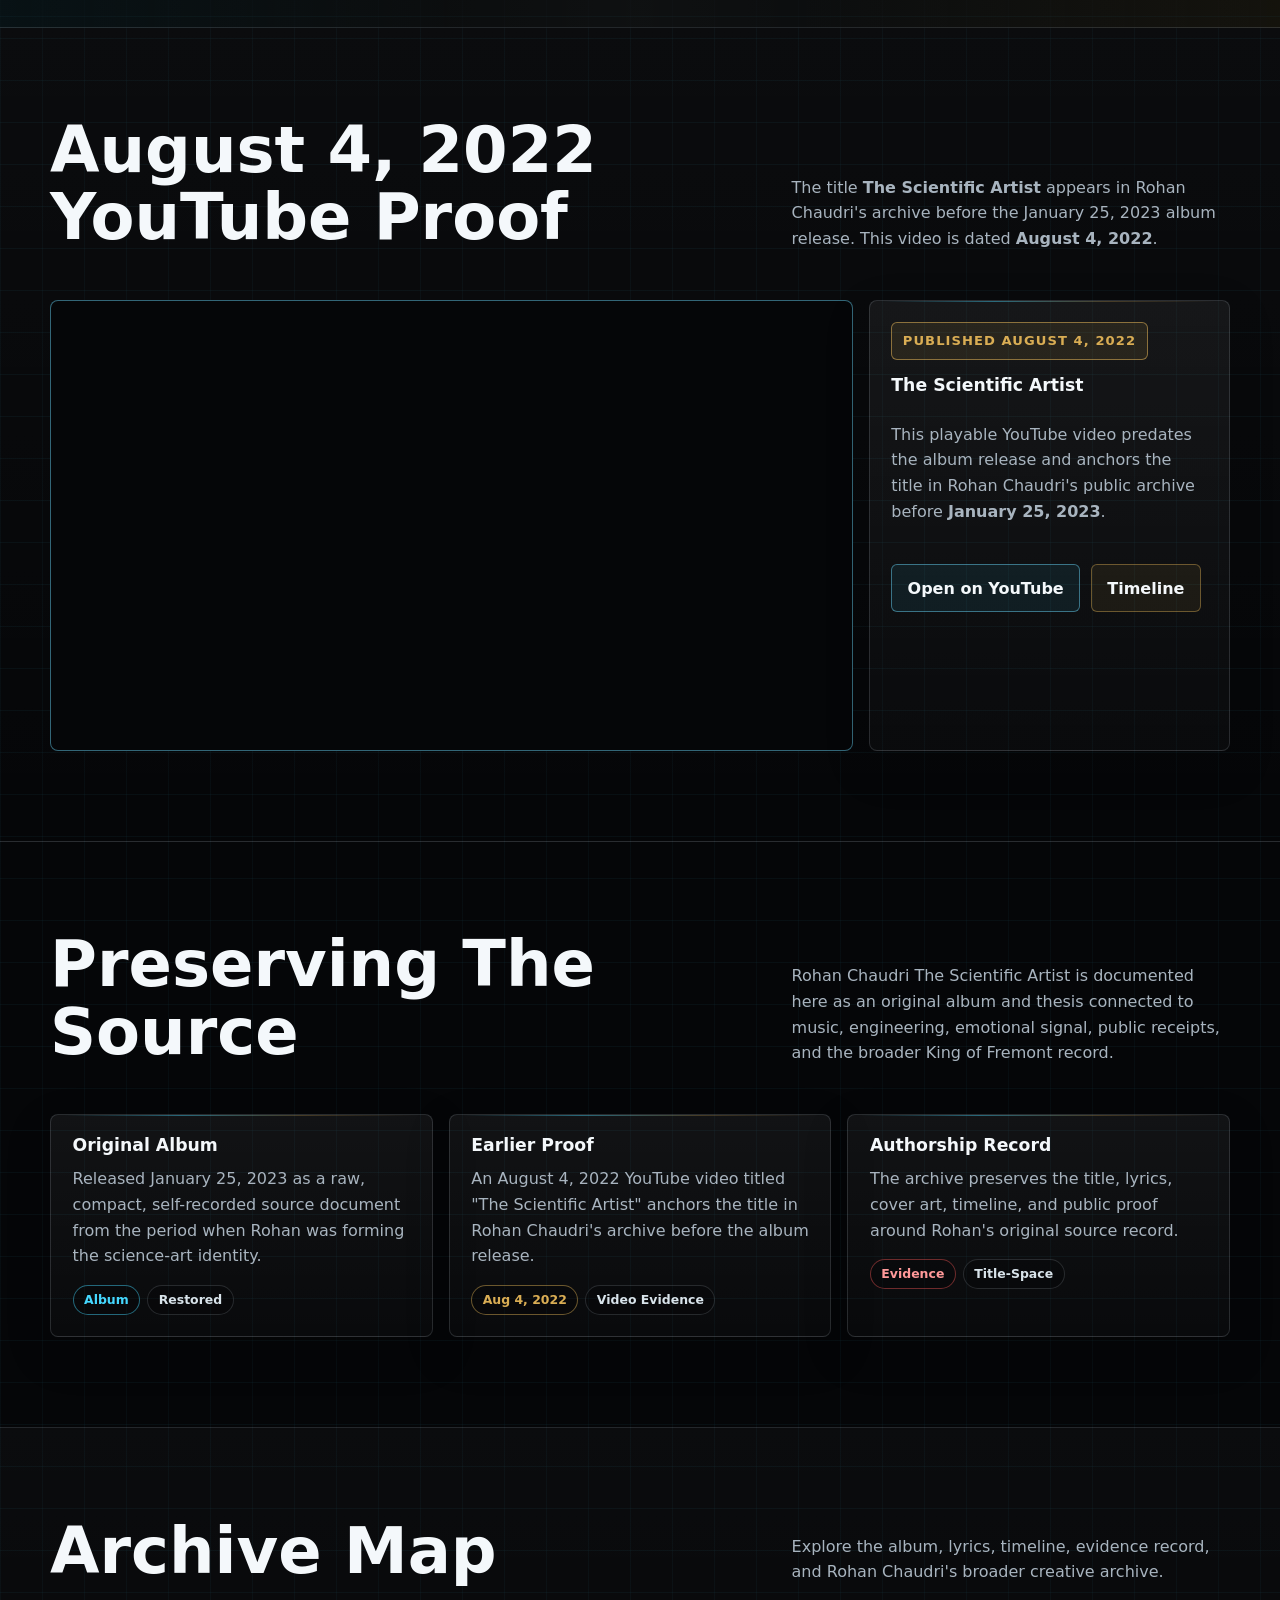
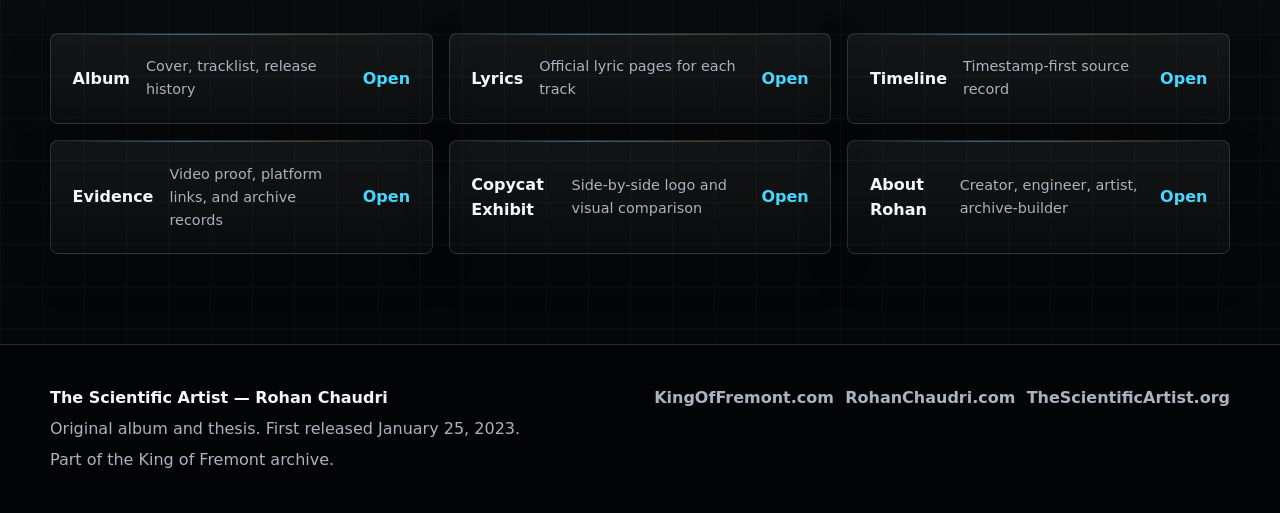
==== commit 9d662995: "upgrade" ====
--- a/index.html
+++ b/index.html
@@ -36,11 +36,39 @@
             "url": "https://thescientificartist.org/",
             "name": "The Scientific Artist | Rohan Chaudri",
             "isPartOf": { "@id": "https://thescientificartist.org/#website" },
-            "about": { "@id": "https://thescientificartist.org/#rohan-chaudri" },
+            "description": "The Scientific Artist is the original album and science-art thesis by Rohan Chaudri.",
+            "about": [
+              { "@id": "https://thescientificartist.org/#rohan-chaudri" },
+              { "@id": "https://thescientificartist.org/#the-scientific-artist-album" }
+            ],
+            "mainEntity": { "@id": "https://thescientificartist.org/#the-scientific-artist-album" },
             "primaryImageOfPage": {
               "@type": "ImageObject",
               "url": "https://thescientificartist.org/assets/scientific-artist-cover.png"
             }
+          },
+          {
+            "@type": "MusicAlbum",
+            "@id": "https://thescientificartist.org/#the-scientific-artist-album",
+            "name": "The Scientific Artist",
+            "alternateName": "Rohan Chaudri - The Scientific Artist",
+            "url": "https://thescientificartist.org/album/",
+            "image": "https://thescientificartist.org/assets/scientific-artist-cover.png",
+            "datePublished": "2023-01-25",
+            "inLanguage": "en",
+            "description": "The Scientific Artist is Rohan Chaudri's original debut album and science-art thesis, released January 25, 2023 after an earlier public title proof dated August 4, 2022.",
+            "byArtist": { "@id": "https://thescientificartist.org/#rohan-chaudri" },
+            "creator": { "@id": "https://thescientificartist.org/#rohan-chaudri" },
+            "genre": ["Hip-hop", "Science-art", "Experimental rap"],
+            "sameAs": ["https://kingoffremont.com/#synthesis"],
+            "track": [
+              { "@type": "MusicRecording", "position": 1, "name": "The Rise", "url": "https://thescientificartist.org/lyrics/track-01/" },
+              { "@type": "MusicRecording", "position": 2, "name": "Eldest", "url": "https://thescientificartist.org/lyrics/track-02/" },
+              { "@type": "MusicRecording", "position": 3, "name": "The Unsung Song", "url": "https://thescientificartist.org/lyrics/track-03/" },
+              { "@type": "MusicRecording", "position": 4, "name": "Inheritance", "url": "https://thescientificartist.org/lyrics/track-04/" },
+              { "@type": "MusicRecording", "position": 5, "name": "Parting Glass Interlude", "url": "https://thescientificartist.org/lyrics/track-05/" },
+              { "@type": "MusicRecording", "position": 6, "name": "Hydrolysis", "url": "https://thescientificartist.org/lyrics/track-06/" }
+            ]
           },
           {
             "@type": "VideoObject",
@@ -142,6 +170,25 @@
         </div>
       </section>
 
+      <section class="album-spine-section" aria-labelledby="spine-title">
+        <div class="section-inner album-spine">
+          <div class="spine-copy">
+            <p class="eyebrow">Six-track source record</p>
+            <h2 id="spine-title">The Album Spine</h2>
+            <p>From <strong>The Rise</strong> to <strong>Hydrolysis</strong>, the record keeps Rohan Chaudri's science-art identity intact as a sequence: origin, pressure, inheritance, departure, and transformation.</p>
+            <a class="button secondary" href="/lyrics/">Read the lyrics</a>
+          </div>
+          <ol class="spine-tracklist" aria-label="The Scientific Artist tracklist">
+            <li data-track="01"><span>Track 01</span><a href="/lyrics/track-01/">The Rise</a></li>
+            <li data-track="02"><span>Track 02</span><a href="/lyrics/track-02/">Eldest</a></li>
+            <li data-track="03"><span>Track 03</span><a href="/lyrics/track-03/">The Unsung Song</a></li>
+            <li data-track="04"><span>Track 04</span><a href="/lyrics/track-04/">Inheritance</a></li>
+            <li data-track="05"><span>Track 05</span><a href="/lyrics/track-05/">Parting Glass Interlude</a></li>
+            <li data-track="06"><span>Track 06</span><a href="/lyrics/track-06/">Hydrolysis</a></li>
+          </ol>
+        </div>
+      </section>
+
       <section class="section alt" aria-labelledby="youtube-title">
         <div class="section-inner">
           <div class="section-header">
--- a/assets/styles.css
+++ b/assets/styles.css
@@ -411,6 +411,124 @@
   font-weight: 850;
 }
 
+.album-spine-section {
+  position: relative;
+  overflow: hidden;
+  padding: clamp(3rem, 6vw, 5rem) 0;
+  border-bottom: 1px solid var(--line);
+  background:
+    linear-gradient(90deg, rgba(69, 216, 255, 0.055), transparent 36%),
+    linear-gradient(270deg, rgba(217, 173, 84, 0.075), transparent 38%),
+    rgba(5, 6, 8, 0.72);
+}
+
+.album-spine-section::before {
+  content: "";
+  position: absolute;
+  inset: 0;
+  background:
+    linear-gradient(90deg, transparent 0, rgba(255, 255, 255, 0.045) 50%, transparent 100%),
+    linear-gradient(0deg, rgba(69, 216, 255, 0.035) 1px, transparent 1px);
+  background-size: 100% 100%, 100% 34px;
+  pointer-events: none;
+}
+
+.album-spine {
+  position: relative;
+  display: grid;
+  grid-template-columns: minmax(260px, 0.45fr) minmax(0, 0.9fr);
+  gap: clamp(1.5rem, 4vw, 3rem);
+  align-items: center;
+}
+
+.spine-copy h2 {
+  margin: 0;
+  font-size: clamp(2rem, 4.6vw, 4rem);
+}
+
+.spine-copy p {
+  margin: 1rem 0 1.25rem;
+  color: var(--muted);
+}
+
+.spine-tracklist {
+  list-style: none;
+  display: grid;
+  grid-template-columns: repeat(3, minmax(0, 1fr));
+  gap: 1px;
+  margin: 0;
+  padding: 0;
+  border: 1px solid var(--line);
+  border-radius: var(--radius);
+  background: var(--line);
+  overflow: hidden;
+}
+
+.spine-tracklist li {
+  position: relative;
+  min-height: 136px;
+  display: grid;
+  align-content: space-between;
+  gap: 1.1rem;
+  padding: 1rem;
+  overflow: hidden;
+  background:
+    linear-gradient(135deg, rgba(69, 216, 255, 0.085), transparent 48%),
+    linear-gradient(315deg, rgba(217, 173, 84, 0.095), transparent 54%),
+    rgba(9, 13, 18, 0.9);
+}
+
+.spine-tracklist li::before {
+  content: attr(data-track);
+  position: absolute;
+  right: 0.65rem;
+  bottom: -0.42rem;
+  color: rgba(255, 255, 255, 0.055);
+  font-size: 4rem;
+  line-height: 1;
+  font-weight: 950;
+  font-variant-numeric: tabular-nums;
+  pointer-events: none;
+}
+
+.spine-tracklist li::after {
+  content: "";
+  position: absolute;
+  inset: 0;
+  background: linear-gradient(120deg, transparent 0%, rgba(255, 255, 255, 0.13) 48%, transparent 70%);
+  transform: translateX(-120%);
+  transition: transform 420ms ease;
+  pointer-events: none;
+}
+
+.spine-tracklist li:hover::after {
+  transform: translateX(120%);
+}
+
+.spine-tracklist span {
+  position: relative;
+  z-index: 1;
+  color: var(--gold);
+  font-size: 0.72rem;
+  font-weight: 900;
+  letter-spacing: 0.12em;
+  text-transform: uppercase;
+}
+
+.spine-tracklist a {
+  position: relative;
+  z-index: 1;
+  color: var(--text);
+  text-decoration: none;
+  font-size: clamp(1.05rem, 2vw, 1.32rem);
+  line-height: 1.08;
+  font-weight: 900;
+}
+
+.spine-tracklist a:hover {
+  color: var(--cyan);
+}
+
 .section {
   padding: clamp(3.5rem, 7vw, 7rem) 0;
   border-bottom: 1px solid var(--line);
@@ -1099,6 +1217,7 @@
   .grid.two,
   .section-header,
   .split,
+  .album-spine,
   .comparison-grid,
   .analysis-grid,
   .video-proof,
@@ -1108,6 +1227,10 @@
 
   .hero-facts {
     margin-top: 2rem;
+  }
+
+  .spine-tracklist {
+    grid-template-columns: repeat(2, minmax(0, 1fr));
   }
 }
 
@@ -1230,6 +1353,14 @@
 
   .lyric-meta {
     grid-template-columns: 1fr;
+  }
+
+  .spine-tracklist {
+    grid-template-columns: 1fr;
+  }
+
+  .spine-tracklist li {
+    min-height: 108px;
   }
 
   .footer-inner {
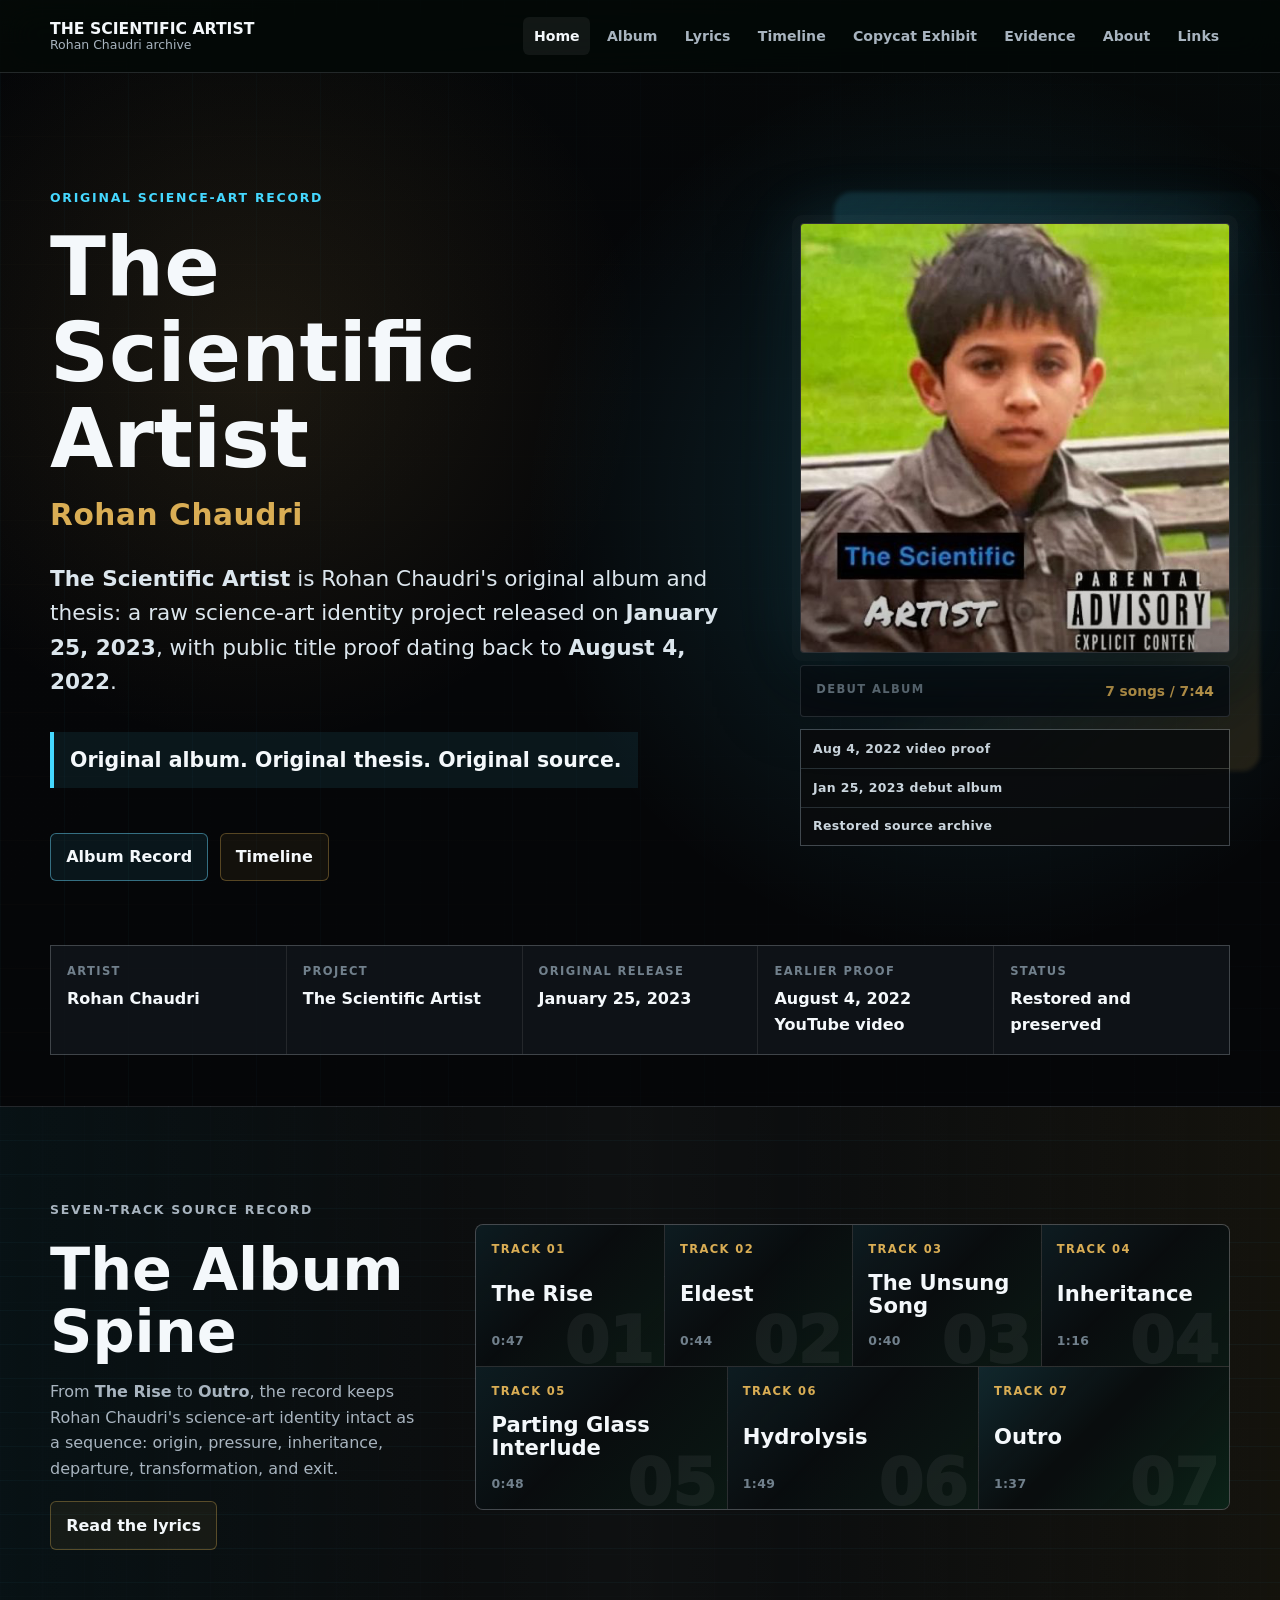
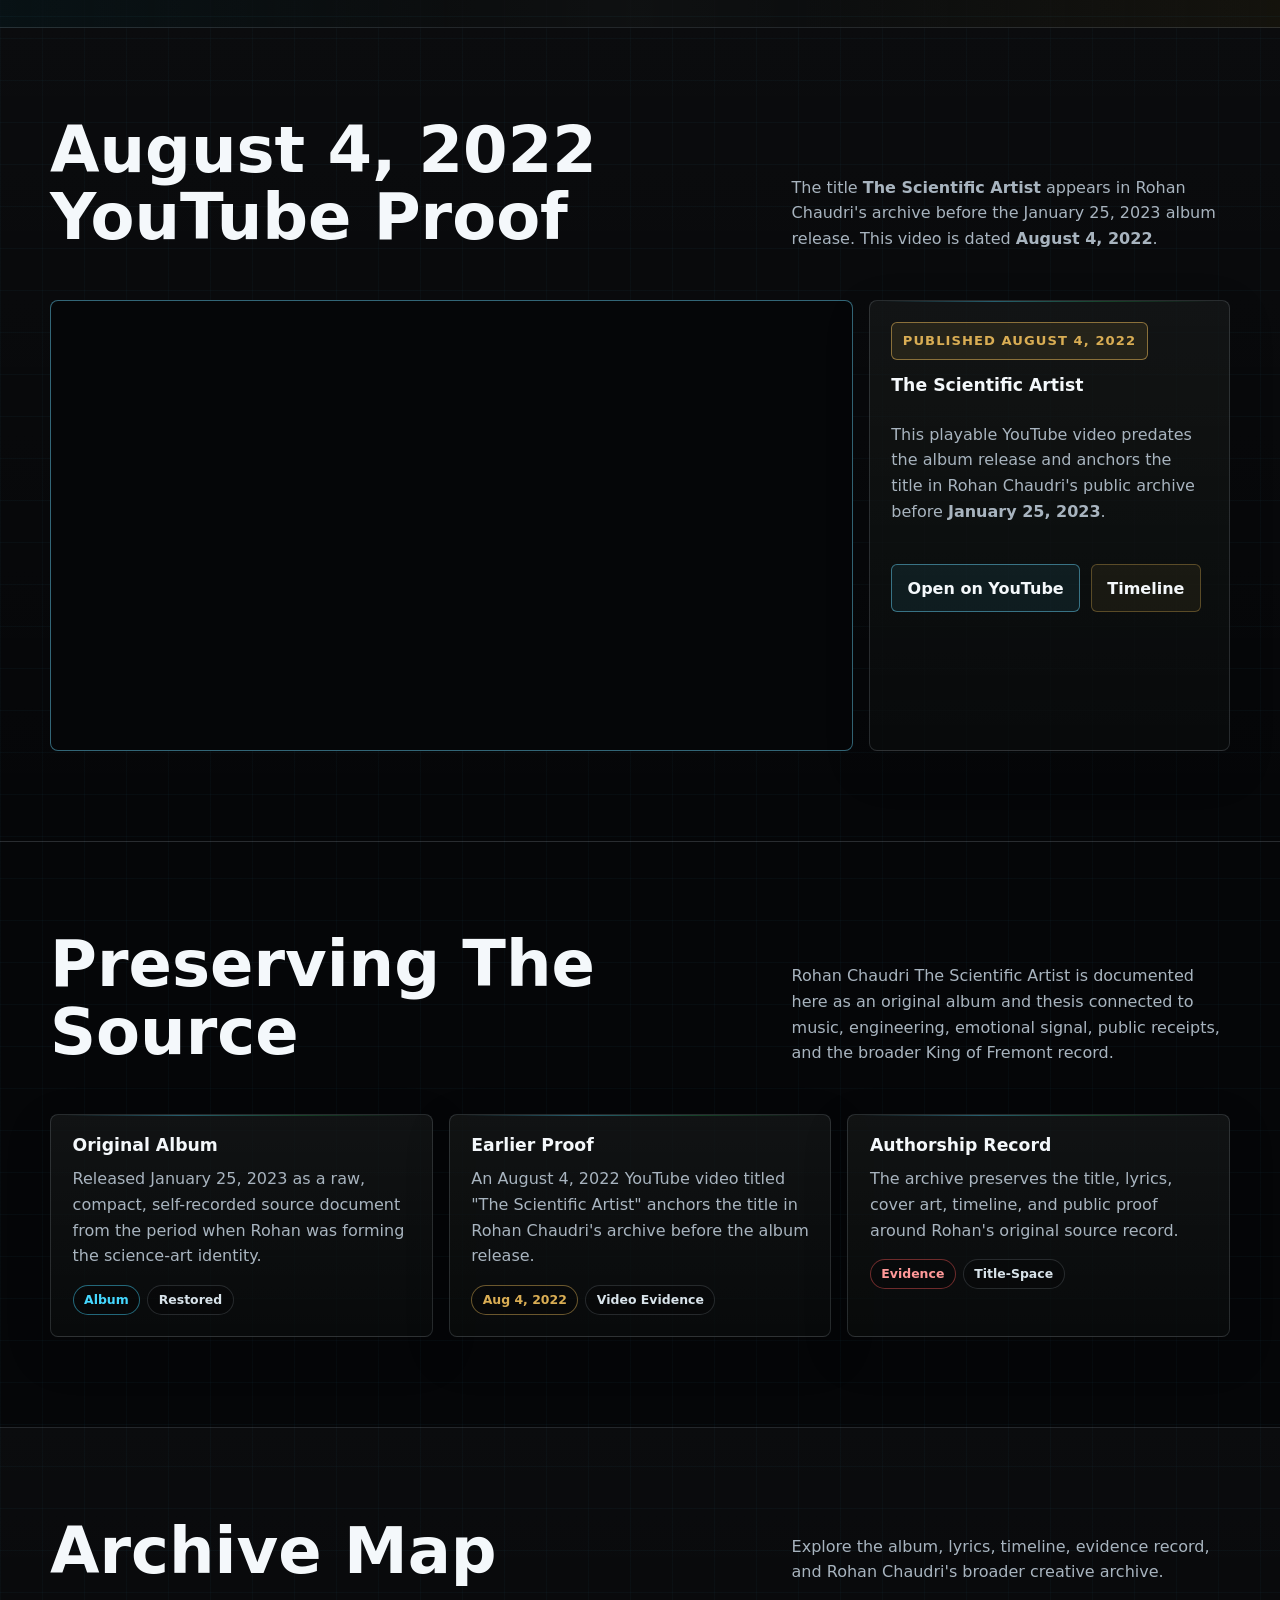
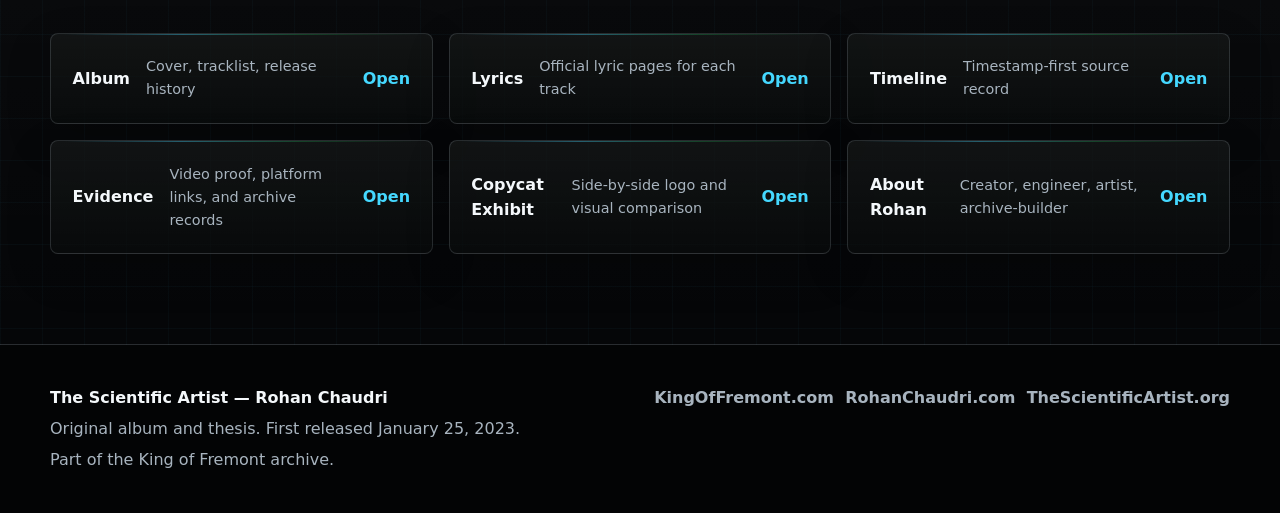
==== commit f10c0786: "u8" ====
--- a/index.html
+++ b/index.html
@@ -55,19 +55,24 @@
             "url": "https://thescientificartist.org/album/",
             "image": "https://thescientificartist.org/assets/scientific-artist-cover.png",
             "datePublished": "2023-01-25",
+            "duration": "PT7M44S",
+            "numTracks": 7,
             "inLanguage": "en",
             "description": "The Scientific Artist is Rohan Chaudri's original debut album and science-art thesis, released January 25, 2023 after an earlier public title proof dated August 4, 2022.",
             "byArtist": { "@id": "https://thescientificartist.org/#rohan-chaudri" },
             "creator": { "@id": "https://thescientificartist.org/#rohan-chaudri" },
             "genre": ["Hip-hop", "Science-art", "Experimental rap"],
+            "recordLabel": { "@type": "Organization", "name": "Purifier Records" },
+            "copyrightNotice": "\u00a9 2026 Purifier Records",
             "sameAs": ["https://kingoffremont.com/#synthesis"],
             "track": [
-              { "@type": "MusicRecording", "position": 1, "name": "The Rise", "url": "https://thescientificartist.org/lyrics/track-01/" },
-              { "@type": "MusicRecording", "position": 2, "name": "Eldest", "url": "https://thescientificartist.org/lyrics/track-02/" },
-              { "@type": "MusicRecording", "position": 3, "name": "The Unsung Song", "url": "https://thescientificartist.org/lyrics/track-03/" },
-              { "@type": "MusicRecording", "position": 4, "name": "Inheritance", "url": "https://thescientificartist.org/lyrics/track-04/" },
-              { "@type": "MusicRecording", "position": 5, "name": "Parting Glass Interlude", "url": "https://thescientificartist.org/lyrics/track-05/" },
-              { "@type": "MusicRecording", "position": 6, "name": "Hydrolysis", "url": "https://thescientificartist.org/lyrics/track-06/" }
+              { "@type": "MusicRecording", "position": 1, "name": "The Rise", "duration": "PT47S", "url": "https://thescientificartist.org/lyrics/track-01/" },
+              { "@type": "MusicRecording", "position": 2, "name": "Eldest", "duration": "PT44S", "url": "https://thescientificartist.org/lyrics/track-02/" },
+              { "@type": "MusicRecording", "position": 3, "name": "The Unsung Song", "duration": "PT40S", "url": "https://thescientificartist.org/lyrics/track-03/" },
+              { "@type": "MusicRecording", "position": 4, "name": "Inheritance", "duration": "PT1M16S", "url": "https://thescientificartist.org/lyrics/track-04/" },
+              { "@type": "MusicRecording", "position": 5, "name": "Parting Glass Interlude", "duration": "PT48S", "url": "https://thescientificartist.org/lyrics/track-05/" },
+              { "@type": "MusicRecording", "position": 6, "name": "Hydrolysis", "duration": "PT1M49S", "url": "https://thescientificartist.org/lyrics/track-06/" },
+              { "@type": "MusicRecording", "position": 7, "name": "Outro", "duration": "PT1M37S", "url": "https://thescientificartist.org/lyrics/track-07/" }
             ]
           },
           {
@@ -151,7 +156,7 @@
               </div>
               <figcaption class="cover-caption">
                 <span>Debut album</span>
-                <strong>January 25, 2023</strong>
+                <strong>7 songs / 7:44</strong>
               </figcaption>
               <div class="cover-context" aria-label="Source sequence">
                 <span>Aug 4, 2022 video proof</span>
@@ -173,18 +178,19 @@
       <section class="album-spine-section" aria-labelledby="spine-title">
         <div class="section-inner album-spine">
           <div class="spine-copy">
-            <p class="eyebrow">Six-track source record</p>
+            <p class="eyebrow">Seven-track source record</p>
             <h2 id="spine-title">The Album Spine</h2>
-            <p>From <strong>The Rise</strong> to <strong>Hydrolysis</strong>, the record keeps Rohan Chaudri's science-art identity intact as a sequence: origin, pressure, inheritance, departure, and transformation.</p>
+            <p>From <strong>The Rise</strong> to <strong>Outro</strong>, the record keeps Rohan Chaudri's science-art identity intact as a sequence: origin, pressure, inheritance, departure, transformation, and exit.</p>
             <a class="button secondary" href="/lyrics/">Read the lyrics</a>
           </div>
           <ol class="spine-tracklist" aria-label="The Scientific Artist tracklist">
-            <li data-track="01"><span>Track 01</span><a href="/lyrics/track-01/">The Rise</a></li>
-            <li data-track="02"><span>Track 02</span><a href="/lyrics/track-02/">Eldest</a></li>
-            <li data-track="03"><span>Track 03</span><a href="/lyrics/track-03/">The Unsung Song</a></li>
-            <li data-track="04"><span>Track 04</span><a href="/lyrics/track-04/">Inheritance</a></li>
-            <li data-track="05"><span>Track 05</span><a href="/lyrics/track-05/">Parting Glass Interlude</a></li>
-            <li data-track="06"><span>Track 06</span><a href="/lyrics/track-06/">Hydrolysis</a></li>
+            <li data-track="01"><span>Track 01</span><a href="/lyrics/track-01/">The Rise</a><em>0:47</em></li>
+            <li data-track="02"><span>Track 02</span><a href="/lyrics/track-02/">Eldest</a><em>0:44</em></li>
+            <li data-track="03"><span>Track 03</span><a href="/lyrics/track-03/">The Unsung Song</a><em>0:40</em></li>
+            <li data-track="04"><span>Track 04</span><a href="/lyrics/track-04/">Inheritance</a><em>1:16</em></li>
+            <li data-track="05"><span>Track 05</span><a href="/lyrics/track-05/">Parting Glass Interlude</a><em>0:48</em></li>
+            <li data-track="06"><span>Track 06</span><a href="/lyrics/track-06/">Hydrolysis</a><em>1:49</em></li>
+            <li class="is-final" data-track="07"><span>Track 07</span><a href="/lyrics/track-07/">Outro</a><em>1:37</em></li>
           </ol>
         </div>
       </section>
--- a/assets/styles.css
+++ b/assets/styles.css
@@ -13,6 +13,8 @@
   --gold: #d9ad54;
   --red: #d34c4c;
   --green: #68d391;
+  --acid: #23e46b;
+  --shadow: rgba(0, 0, 0, 0.62);
   --max: 1180px;
   --radius: 8px;
   color-scheme: dark;
@@ -31,9 +33,10 @@
   margin: 0;
   overflow-x: hidden;
   background:
-    linear-gradient(rgba(69, 216, 255, 0.045) 1px, transparent 1px),
-    linear-gradient(90deg, rgba(69, 216, 255, 0.035) 1px, transparent 1px),
-    linear-gradient(180deg, rgba(217, 173, 84, 0.045), transparent 34rem),
+    linear-gradient(rgba(69, 216, 255, 0.032) 1px, transparent 1px),
+    linear-gradient(90deg, rgba(69, 216, 255, 0.026) 1px, transparent 1px),
+    linear-gradient(180deg, rgba(35, 228, 107, 0.08), transparent 18rem),
+    linear-gradient(135deg, rgba(217, 173, 84, 0.035), transparent 42rem),
     var(--bg);
   background-size: 42px 42px, 42px 42px, auto, auto;
   color: var(--text);
@@ -77,8 +80,8 @@
   top: 0;
   z-index: 50;
   border-bottom: 1px solid var(--line);
-  background: rgba(5, 6, 8, 0.88);
-  backdrop-filter: blur(16px);
+  background: rgba(3, 5, 6, 0.82);
+  backdrop-filter: blur(18px) saturate(140%);
 }
 
 .nav-shell {
@@ -453,8 +456,8 @@
 
 .spine-tracklist {
   list-style: none;
-  display: grid;
-  grid-template-columns: repeat(3, minmax(0, 1fr));
+  display: flex;
+  flex-wrap: wrap;
   gap: 1px;
   margin: 0;
   padding: 0;
@@ -466,16 +469,17 @@
 
 .spine-tracklist li {
   position: relative;
-  min-height: 136px;
+  flex: 1 1 150px;
+  min-height: 116px;
   display: grid;
   align-content: space-between;
-  gap: 1.1rem;
-  padding: 1rem;
+  gap: 0.85rem;
+  padding: 0.95rem;
   overflow: hidden;
   background:
-    linear-gradient(135deg, rgba(69, 216, 255, 0.085), transparent 48%),
-    linear-gradient(315deg, rgba(217, 173, 84, 0.095), transparent 54%),
-    rgba(9, 13, 18, 0.9);
+    linear-gradient(135deg, rgba(69, 216, 255, 0.08), transparent 46%),
+    linear-gradient(315deg, rgba(35, 228, 107, 0.06), transparent 56%),
+    rgba(7, 10, 12, 0.94);
 }
 
 .spine-tracklist li::before {
@@ -529,6 +533,26 @@
   color: var(--cyan);
 }
 
+.spine-tracklist em {
+  position: relative;
+  z-index: 1;
+  align-self: end;
+  color: var(--dim);
+  font-size: 0.78rem;
+  font-style: normal;
+  font-weight: 900;
+  letter-spacing: 0.03em;
+}
+
+.spine-tracklist li.is-final,
+.tracklist li.is-final,
+.lyric-card.is-final {
+  background:
+    linear-gradient(135deg, rgba(69, 216, 255, 0.13), transparent 44%),
+    linear-gradient(315deg, rgba(35, 228, 107, 0.1), transparent 52%),
+    rgba(8, 12, 13, 0.96);
+}
+
 .section {
   padding: clamp(3.5rem, 7vw, 7rem) 0;
   border-bottom: 1px solid var(--line);
@@ -536,6 +560,10 @@
 
 .section.alt {
   background: linear-gradient(180deg, rgba(255, 255, 255, 0.025), transparent);
+}
+
+.section.compact-section {
+  padding: clamp(2.25rem, 5vw, 4rem) 0;
 }
 
 .section-inner {
@@ -586,7 +614,9 @@
   position: relative;
   border: 1px solid var(--line);
   border-radius: var(--radius);
-  background: linear-gradient(180deg, rgba(255, 255, 255, 0.055), rgba(255, 255, 255, 0.018));
+  background:
+    linear-gradient(180deg, rgba(255, 255, 255, 0.052), rgba(255, 255, 255, 0.014)),
+    rgba(5, 7, 8, 0.72);
   transition: border-color 180ms ease, background 180ms ease, transform 180ms ease, box-shadow 180ms ease;
 }
 
@@ -602,7 +632,7 @@
   right: 0.8rem;
   top: 0;
   height: 1px;
-  background: linear-gradient(90deg, transparent, rgba(69, 216, 255, 0.62), rgba(217, 173, 84, 0.38), transparent);
+  background: linear-gradient(90deg, transparent, rgba(69, 216, 255, 0.54), rgba(35, 228, 107, 0.32), transparent);
   opacity: 0.7;
 }
 
@@ -630,6 +660,16 @@
 .doc-panel h3 {
   margin: 0;
   font-size: 1.08rem;
+}
+
+.lyric-card {
+  display: grid;
+  align-content: start;
+  min-height: 142px;
+}
+
+.lyric-card h3 {
+  line-height: 1.15;
 }
 
 .archive-card p,
@@ -729,8 +769,8 @@
 }
 
 .button.secondary {
-  border-color: rgba(217, 173, 84, 0.42);
-  background: rgba(217, 173, 84, 0.08);
+  border-color: rgba(217, 173, 84, 0.34);
+  background: rgba(217, 173, 84, 0.065);
 }
 
 .button:hover {
@@ -758,6 +798,10 @@
     var(--bg-2);
 }
 
+.page-hero.compact-hero {
+  padding: clamp(3rem, 7vw, 5.5rem) 0 clamp(1.8rem, 4vw, 3rem);
+}
+
 .page-hero-inner {
   width: min(calc(100% - 2rem), var(--max));
   margin: 0 auto;
@@ -765,6 +809,135 @@
 
 .page-hero .lead {
   max-width: 72ch;
+}
+
+.album-record-hero {
+  position: relative;
+  overflow: hidden;
+  border-bottom: 1px solid rgba(226, 238, 255, 0.12);
+  padding: clamp(3.5rem, 7vw, 6.4rem) 0 clamp(2.4rem, 5vw, 4.3rem);
+  background:
+    linear-gradient(180deg, rgba(35, 228, 107, 0.32), rgba(8, 13, 10, 0.28) 42%, rgba(5, 6, 8, 0.98) 100%),
+    linear-gradient(90deg, rgba(5, 6, 8, 0.62), rgba(5, 6, 8, 0.22) 52%, rgba(5, 6, 8, 0.82)),
+    #071006;
+}
+
+.album-record-hero::after {
+  content: "";
+  position: absolute;
+  inset: auto 0 0;
+  height: 34%;
+  background: linear-gradient(180deg, transparent, rgba(5, 6, 8, 0.92));
+  pointer-events: none;
+}
+
+.album-record {
+  position: relative;
+  z-index: 1;
+  display: grid;
+  grid-template-columns: clamp(170px, 22vw, 250px) minmax(0, 1fr);
+  gap: clamp(1.4rem, 3.4vw, 2.4rem);
+  align-items: end;
+}
+
+.album-record-cover {
+  position: relative;
+  margin: 0;
+  border-radius: 6px;
+  overflow: hidden;
+  background: #030405;
+  box-shadow:
+    0 34px 70px var(--shadow),
+    0 0 0 1px rgba(255, 255, 255, 0.08),
+    0 0 70px rgba(35, 228, 107, 0.14);
+}
+
+.album-record-cover img {
+  width: 100%;
+  aspect-ratio: 1 / 1;
+  object-fit: cover;
+}
+
+.album-record-copy .page-title {
+  max-width: none;
+  font-size: clamp(3rem, 8.8vw, 6.1rem);
+  text-wrap: balance;
+}
+
+.album-credit {
+  display: flex;
+  flex-wrap: wrap;
+  align-items: center;
+  gap: 0.45rem;
+  margin: 1rem 0 0;
+  color: rgba(244, 248, 251, 0.7);
+  font-size: 0.95rem;
+  font-weight: 800;
+}
+
+.album-credit span::before {
+  content: "\2022";
+  margin-right: 0.45rem;
+  color: rgba(244, 248, 251, 0.42);
+}
+
+.album-actions {
+  display: flex;
+  flex-wrap: wrap;
+  align-items: center;
+  gap: 0.75rem;
+  margin-top: 1.5rem;
+}
+
+.play-button {
+  position: relative;
+  display: inline-grid;
+  place-items: center;
+  width: 56px;
+  height: 56px;
+  border-radius: 50%;
+  background: var(--acid);
+  color: #031006;
+  box-shadow: 0 16px 38px rgba(35, 228, 107, 0.22);
+  transition: transform 180ms ease, filter 180ms ease;
+}
+
+.play-button span {
+  width: 0;
+  height: 0;
+  margin-left: 4px;
+  border-top: 10px solid transparent;
+  border-bottom: 10px solid transparent;
+  border-left: 15px solid currentColor;
+}
+
+.play-button:hover {
+  filter: brightness(1.07);
+  transform: translateY(-1px) scale(1.02);
+}
+
+.album-list-section {
+  padding-top: clamp(2.2rem, 5vw, 4.2rem);
+  background:
+    linear-gradient(180deg, rgba(5, 6, 8, 0.96), rgba(5, 6, 8, 0.86)),
+    linear-gradient(90deg, rgba(35, 228, 107, 0.05), transparent 38%);
+}
+
+.album-table-head {
+  display: grid;
+  grid-template-columns: 48px minmax(0, 1fr) 88px;
+  gap: 1rem;
+  align-items: center;
+  border-bottom: 1px solid rgba(226, 238, 255, 0.13);
+  padding: 0 1rem 0.55rem;
+  color: var(--dim);
+  font-size: 0.82rem;
+  font-weight: 900;
+  letter-spacing: 0.03em;
+}
+
+.album-table-head span:last-child {
+  text-align: right;
 }
 
 .split {
@@ -779,6 +952,10 @@
   border-radius: var(--radius);
   background: #050608;
   box-shadow: 0 0 0 1px rgba(255, 255, 255, 0.04), 0 24px 70px rgba(0, 0, 0, 0.34);
+}
+
+.album-metadata {
+  align-self: start;
 }
 
 .metadata-block {
@@ -803,6 +980,11 @@
   border-radius: var(--radius);
 }
 
+.stream-tracklist {
+  border: 0;
+  border-radius: 0;
+}
+
 .tracklist li {
   display: grid;
   grid-template-columns: 64px minmax(0, 1fr) auto;
@@ -812,6 +994,22 @@
   border-bottom: 1px solid var(--line);
 }
 
+.stream-tracklist li {
+  grid-template-columns: 48px minmax(0, 1fr) 88px;
+  border-bottom-color: rgba(226, 238, 255, 0.075);
+  border-radius: 5px;
+  padding: 0.72rem 1rem;
+  transition: background 160ms ease, transform 160ms ease;
+}
+
+.stream-tracklist li:hover {
+  background: rgba(255, 255, 255, 0.055);
+}
+
+.tracklist li.is-final {
+  border-color: rgba(107, 220, 255, 0.24);
+}
+
 .tracklist li:last-child {
   border-bottom: 0;
 }
@@ -828,6 +1026,29 @@
   text-decoration: none;
 }
 
+.stream-tracklist a {
+  display: grid;
+  gap: 0.08rem;
+}
+
+.stream-tracklist a strong {
+  font-weight: 850;
+}
+
+.stream-tracklist a small {
+  color: var(--dim);
+  font-size: 0.84rem;
+  font-weight: 800;
+}
+
+.stream-tracklist time {
+  color: var(--muted);
+  font-size: 0.88rem;
+  font-weight: 850;
+  text-align: right;
+  font-variant-numeric: tabular-nums;
+}
+
 .tracklist a:hover {
   color: var(--cyan);
 }
@@ -836,6 +1057,17 @@
   color: var(--dim);
   font-size: 0.82rem;
   font-weight: 800;
+}
+
+.album-legal {
+  margin-top: 1.65rem;
+  color: var(--dim);
+  font-size: 0.85rem;
+  font-weight: 760;
+}
+
+.album-legal p {
+  margin: 0.15rem 0;
 }
 
 .timeline {
@@ -1011,6 +1243,14 @@
   background: rgba(255, 255, 255, 0.035);
 }
 
+.outro-sheet {
+  width: min(calc(100% - 2rem), 720px);
+  background:
+    linear-gradient(135deg, rgba(69, 216, 255, 0.08), transparent 42%),
+    linear-gradient(315deg, rgba(217, 173, 84, 0.08), transparent 48%),
+    rgba(255, 255, 255, 0.035);
+}
+
 .lyric-meta {
   display: grid;
   grid-template-columns: repeat(3, minmax(0, 1fr));
@@ -1031,6 +1271,37 @@
   padding-top: 1.4rem;
   color: #dce6ed;
   font-weight: 750;
+}
+
+.final-note {
+  border-top-color: rgba(107, 220, 255, 0.28);
+}
+
+.outro-mark {
+  display: flex;
+  align-items: center;
+  justify-content: space-between;
+  gap: 1rem;
+  margin-top: 1rem;
+  border: 1px solid rgba(226, 238, 255, 0.16);
+  border-radius: var(--radius);
+  padding: 0.85rem 1rem;
+  background: rgba(5, 6, 8, 0.52);
+}
+
+.outro-mark span {
+  color: rgba(255, 255, 255, 0.16);
+  font-size: clamp(2.4rem, 9vw, 4.6rem);
+  line-height: 0.85;
+  font-weight: 950;
+  font-variant-numeric: tabular-nums;
+}
+
+.outro-mark strong {
+  color: var(--gold);
+  font-size: clamp(1.25rem, 4vw, 2.2rem);
+  line-height: 1;
+  text-transform: uppercase;
 }
 
 .lyrics-lines {
@@ -1217,6 +1488,7 @@
   .grid.two,
   .section-header,
   .split,
+  .album-record,
   .album-spine,
   .comparison-grid,
   .analysis-grid,
@@ -1229,8 +1501,24 @@
     margin-top: 2rem;
   }
 
+  .album-record {
+    align-items: start;
+  }
+
+  .album-record-cover {
+    width: min(100%, 280px);
+  }
+
+  .album-record-copy .page-title {
+    max-width: 100%;
+  }
+
   .spine-tracklist {
-    grid-template-columns: repeat(2, minmax(0, 1fr));
+    display: flex;
+  }
+
+  .spine-tracklist li {
+    flex-basis: calc(50% - 1px);
   }
 }
 
@@ -1339,6 +1627,39 @@
     gap: 0.25rem;
   }
 
+  .album-record-hero {
+    padding: 1.7rem 0 2.2rem;
+  }
+
+  .album-record-cover {
+    width: min(100%, 220px);
+  }
+
+  .album-record-copy .page-title {
+    max-width: 100%;
+    font-size: clamp(2.35rem, 12vw, 3.4rem);
+  }
+
+  .album-credit {
+    gap: 0.28rem;
+    font-size: 0.88rem;
+  }
+
+  .album-actions {
+    display: grid;
+    grid-template-columns: 56px 1fr 1fr;
+  }
+
+  .album-actions .button {
+    min-width: 0;
+    padding-inline: 0.75rem;
+  }
+
+  .album-table-head {
+    grid-template-columns: 34px minmax(0, 1fr) 52px;
+    padding-inline: 0.3rem;
+  }
+
   .hero-facts div {
     min-height: auto;
   }
@@ -1347,6 +1668,12 @@
     grid-template-columns: 44px minmax(0, 1fr);
   }
 
+  .stream-tracklist li {
+    grid-template-columns: 34px minmax(0, 1fr) 52px;
+    gap: 0.6rem;
+    padding-inline: 0.3rem;
+  }
+
   .tracklist .status {
     grid-column: 2;
   }
@@ -1356,10 +1683,11 @@
   }
 
   .spine-tracklist {
-    grid-template-columns: 1fr;
+    display: flex;
   }
 
   .spine-tracklist li {
+    flex-basis: 100%;
     min-height: 108px;
   }
 
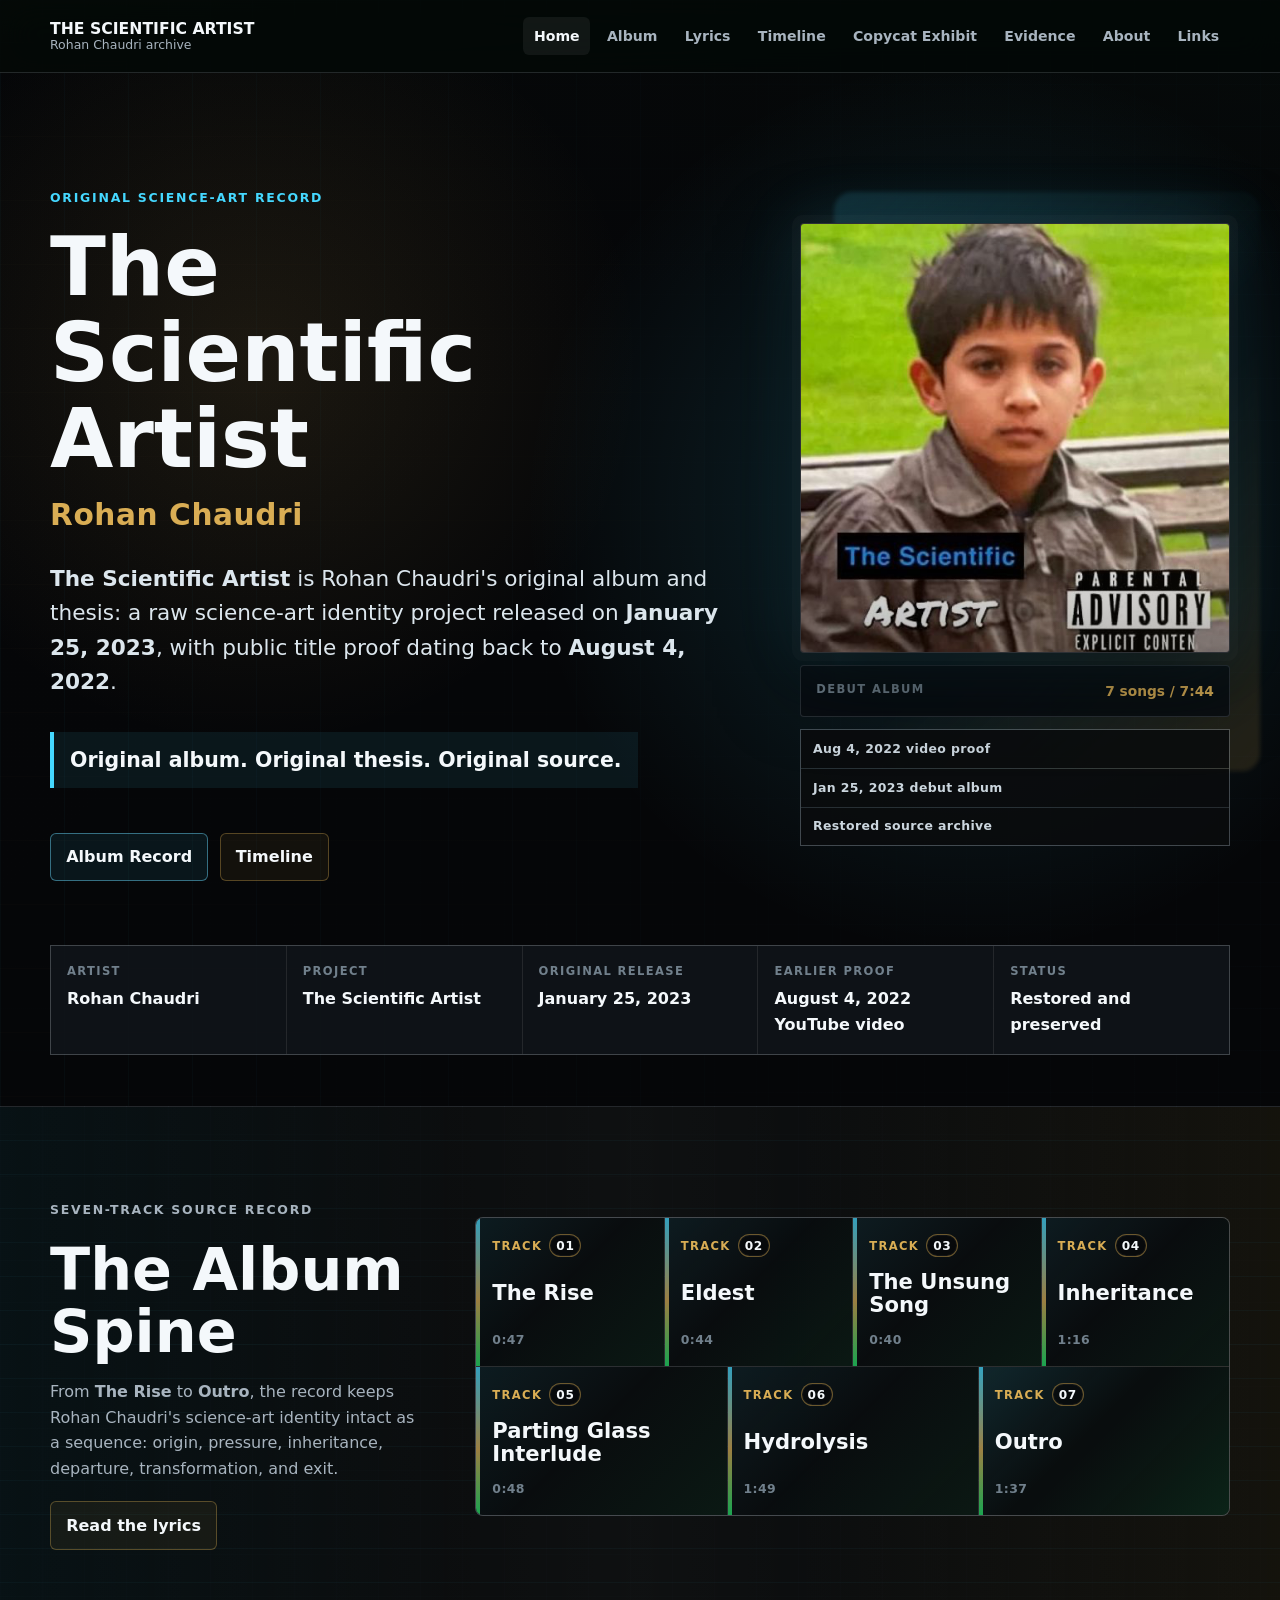
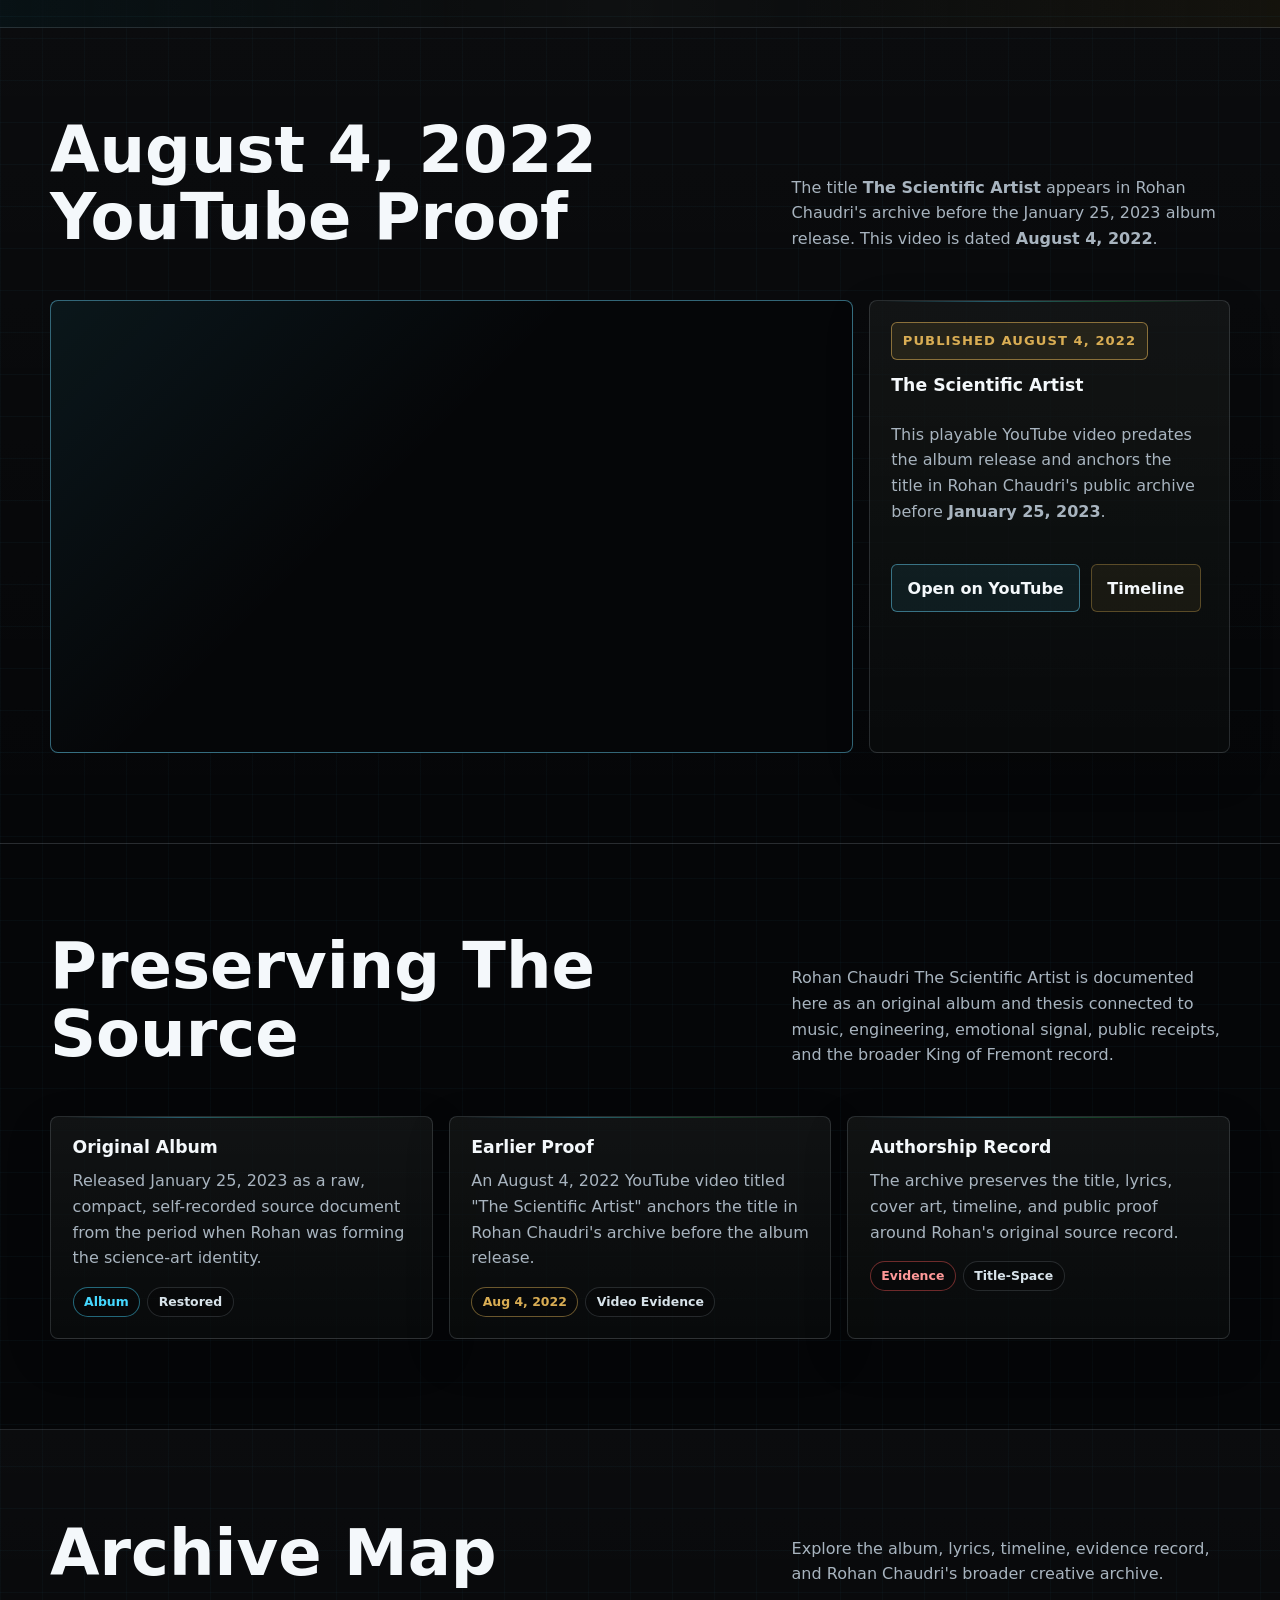
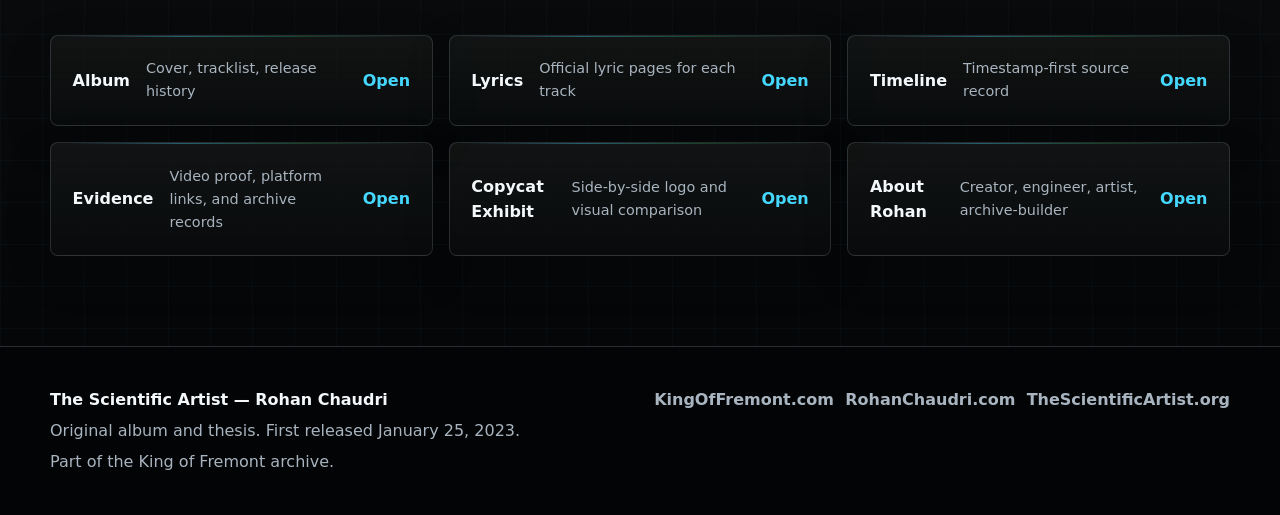
==== commit 1fbda3f6: "9" ====
--- a/index.html
+++ b/index.html
@@ -184,13 +184,13 @@
             <a class="button secondary" href="/lyrics/">Read the lyrics</a>
           </div>
           <ol class="spine-tracklist" aria-label="The Scientific Artist tracklist">
-            <li data-track="01"><span>Track 01</span><a href="/lyrics/track-01/">The Rise</a><em>0:47</em></li>
-            <li data-track="02"><span>Track 02</span><a href="/lyrics/track-02/">Eldest</a><em>0:44</em></li>
-            <li data-track="03"><span>Track 03</span><a href="/lyrics/track-03/">The Unsung Song</a><em>0:40</em></li>
-            <li data-track="04"><span>Track 04</span><a href="/lyrics/track-04/">Inheritance</a><em>1:16</em></li>
-            <li data-track="05"><span>Track 05</span><a href="/lyrics/track-05/">Parting Glass Interlude</a><em>0:48</em></li>
-            <li data-track="06"><span>Track 06</span><a href="/lyrics/track-06/">Hydrolysis</a><em>1:49</em></li>
-            <li class="is-final" data-track="07"><span>Track 07</span><a href="/lyrics/track-07/">Outro</a><em>1:37</em></li>
+            <li data-track="01"><span class="spine-kicker">Track <b>01</b></span><a href="/lyrics/track-01/">The Rise</a><em>0:47</em></li>
+            <li data-track="02"><span class="spine-kicker">Track <b>02</b></span><a href="/lyrics/track-02/">Eldest</a><em>0:44</em></li>
+            <li data-track="03"><span class="spine-kicker">Track <b>03</b></span><a href="/lyrics/track-03/">The Unsung Song</a><em>0:40</em></li>
+            <li data-track="04"><span class="spine-kicker">Track <b>04</b></span><a href="/lyrics/track-04/">Inheritance</a><em>1:16</em></li>
+            <li data-track="05"><span class="spine-kicker">Track <b>05</b></span><a href="/lyrics/track-05/">Parting Glass Interlude</a><em>0:48</em></li>
+            <li data-track="06"><span class="spine-kicker">Track <b>06</b></span><a href="/lyrics/track-06/">Hydrolysis</a><em>1:49</em></li>
+            <li class="is-final" data-track="07"><span class="spine-kicker">Track <b>07</b></span><a href="/lyrics/track-07/">Outro</a><em>1:37</em></li>
           </ol>
         </div>
       </section>
@@ -203,7 +203,7 @@
           </div>
           <div class="video-proof">
             <div class="video-frame">
-              <iframe src="https://www.youtube.com/embed/8w-pXAF69v8" title="The Scientific Artist YouTube video by Rohan Chaudri, August 4, 2022" loading="lazy" allow="accelerometer; autoplay; clipboard-write; encrypted-media; gyroscope; picture-in-picture; web-share" referrerpolicy="strict-origin-when-cross-origin" allowfullscreen></iframe>
+              <iframe src="https://www.youtube.com/embed/8w-pXAF69v8" title="The Scientific Artist YouTube video by Rohan Chaudri, August 4, 2022" loading="eager" allow="accelerometer; autoplay; clipboard-write; encrypted-media; gyroscope; picture-in-picture; web-share" referrerpolicy="strict-origin-when-cross-origin" allowfullscreen></iframe>
             </div>
             <aside class="video-details doc-panel" aria-label="YouTube proof details">
               <span class="date-stamp">Published August 4, 2022</span>
--- a/assets/styles.css
+++ b/assets/styles.css
@@ -470,12 +470,13 @@
 .spine-tracklist li {
   position: relative;
   flex: 1 1 150px;
-  min-height: 116px;
+  min-height: 122px;
   display: grid;
   align-content: space-between;
   gap: 0.85rem;
-  padding: 0.95rem;
+  padding: 1rem;
   overflow: hidden;
+  isolation: isolate;
   background:
     linear-gradient(135deg, rgba(69, 216, 255, 0.08), transparent 46%),
     linear-gradient(315deg, rgba(35, 228, 107, 0.06), transparent 56%),
@@ -483,15 +484,12 @@
 }
 
 .spine-tracklist li::before {
-  content: attr(data-track);
+  content: "";
   position: absolute;
-  right: 0.65rem;
-  bottom: -0.42rem;
-  color: rgba(255, 255, 255, 0.055);
-  font-size: 4rem;
-  line-height: 1;
-  font-weight: 950;
-  font-variant-numeric: tabular-nums;
+  inset: 0 auto 0 0;
+  width: 4px;
+  background: linear-gradient(180deg, var(--cyan), var(--gold) 56%, var(--acid));
+  opacity: 0.7;
   pointer-events: none;
 }
 
@@ -509,14 +507,34 @@
   transform: translateX(120%);
 }
 
-.spine-tracklist span {
+.spine-kicker {
   position: relative;
   z-index: 1;
+  display: inline-flex;
+  align-items: center;
+  gap: 0.45rem;
+  width: fit-content;
   color: var(--gold);
   font-size: 0.72rem;
   font-weight: 900;
   letter-spacing: 0.12em;
   text-transform: uppercase;
+}
+
+.spine-kicker b {
+  display: inline-grid;
+  min-width: 2rem;
+  min-height: 1.45rem;
+  place-items: center;
+  border: 1px solid rgba(217, 173, 84, 0.48);
+  border-radius: 999px;
+  background: rgba(5, 6, 8, 0.6);
+  color: var(--text);
+  font-size: 0.76rem;
+  font-variant-numeric: tabular-nums;
+  letter-spacing: 0.05em;
+  line-height: 1;
+  box-shadow: inset 0 0 0 1px rgba(255, 255, 255, 0.045);
 }
 
 .spine-tracklist a {
@@ -1186,10 +1204,14 @@
 .video-frame {
   position: relative;
   overflow: hidden;
-  aspect-ratio: 16 / 9;
+  width: 100%;
+  height: 0;
+  padding-bottom: 56.25%;
   border: 1px solid var(--line-strong);
   border-radius: var(--radius);
-  background: #050608;
+  background:
+    linear-gradient(135deg, rgba(69, 216, 255, 0.08), transparent 42%),
+    #050608;
 }
 
 .video-frame iframe {
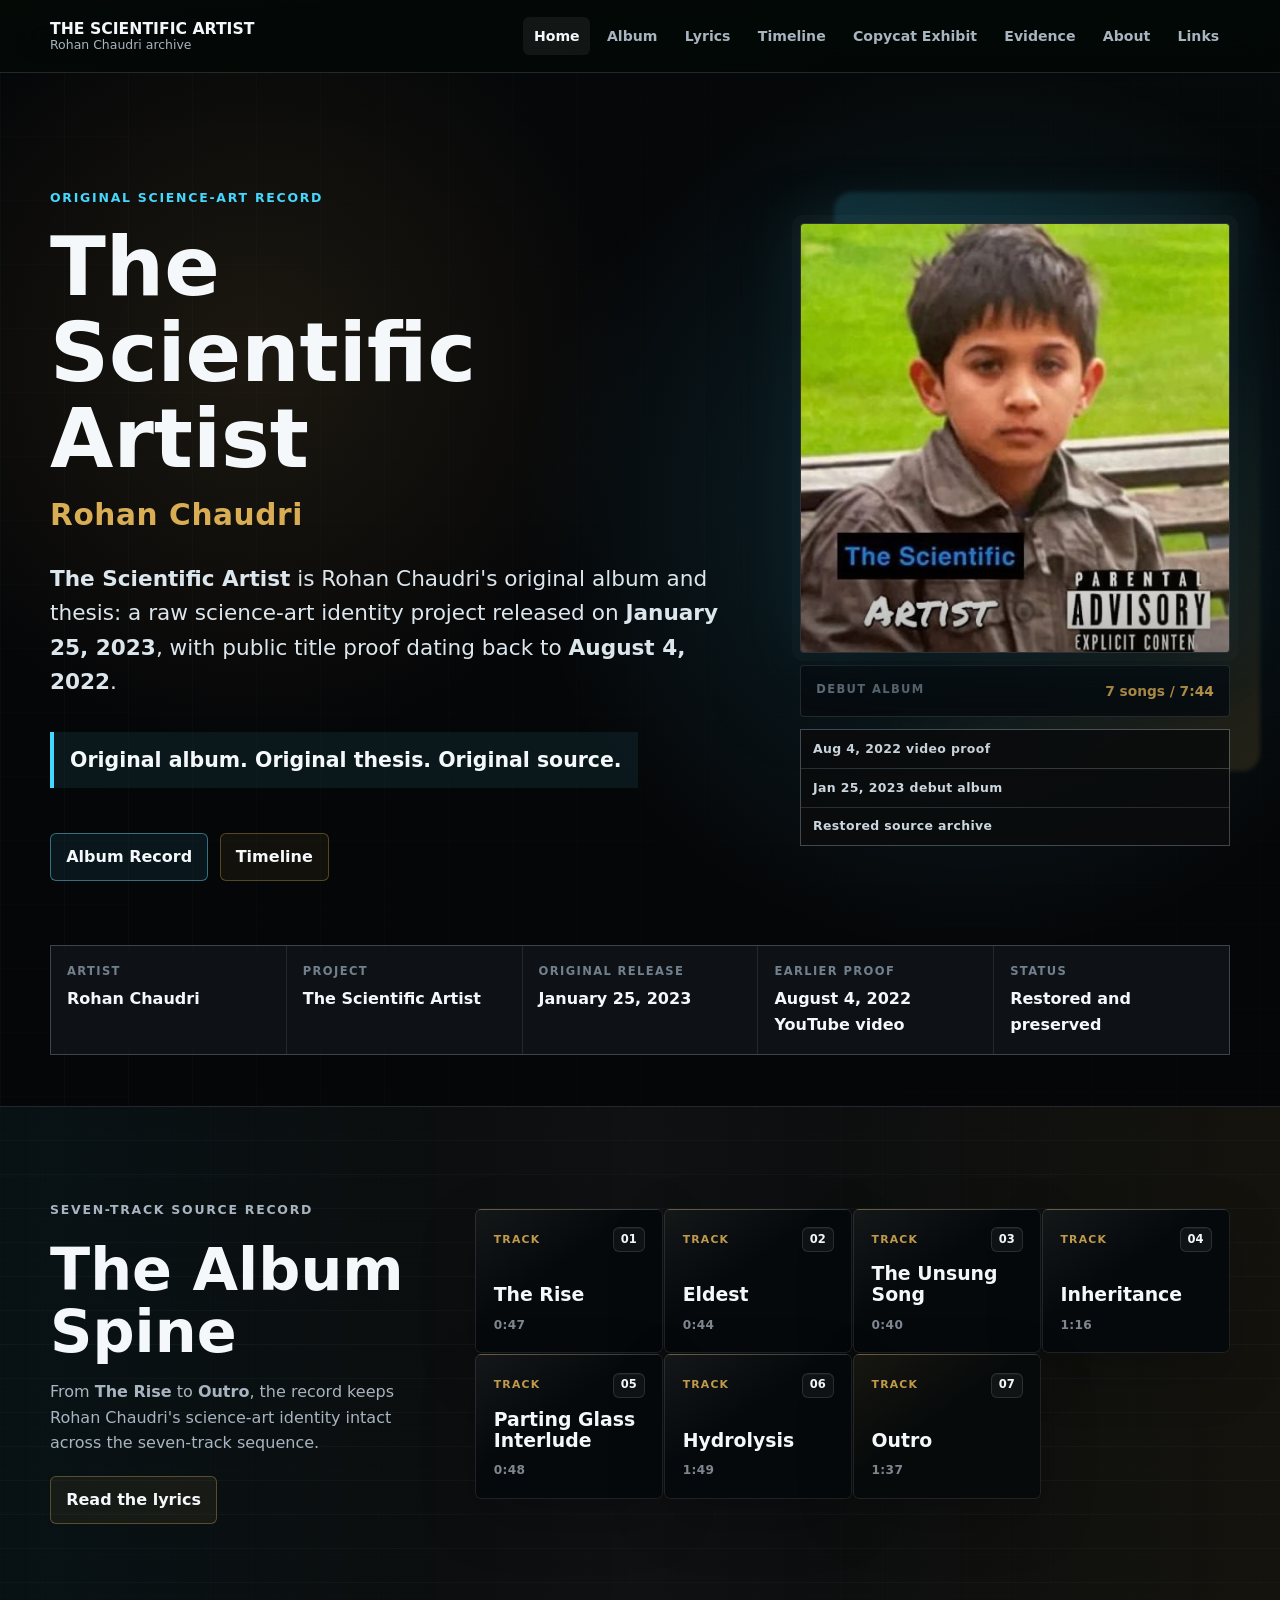
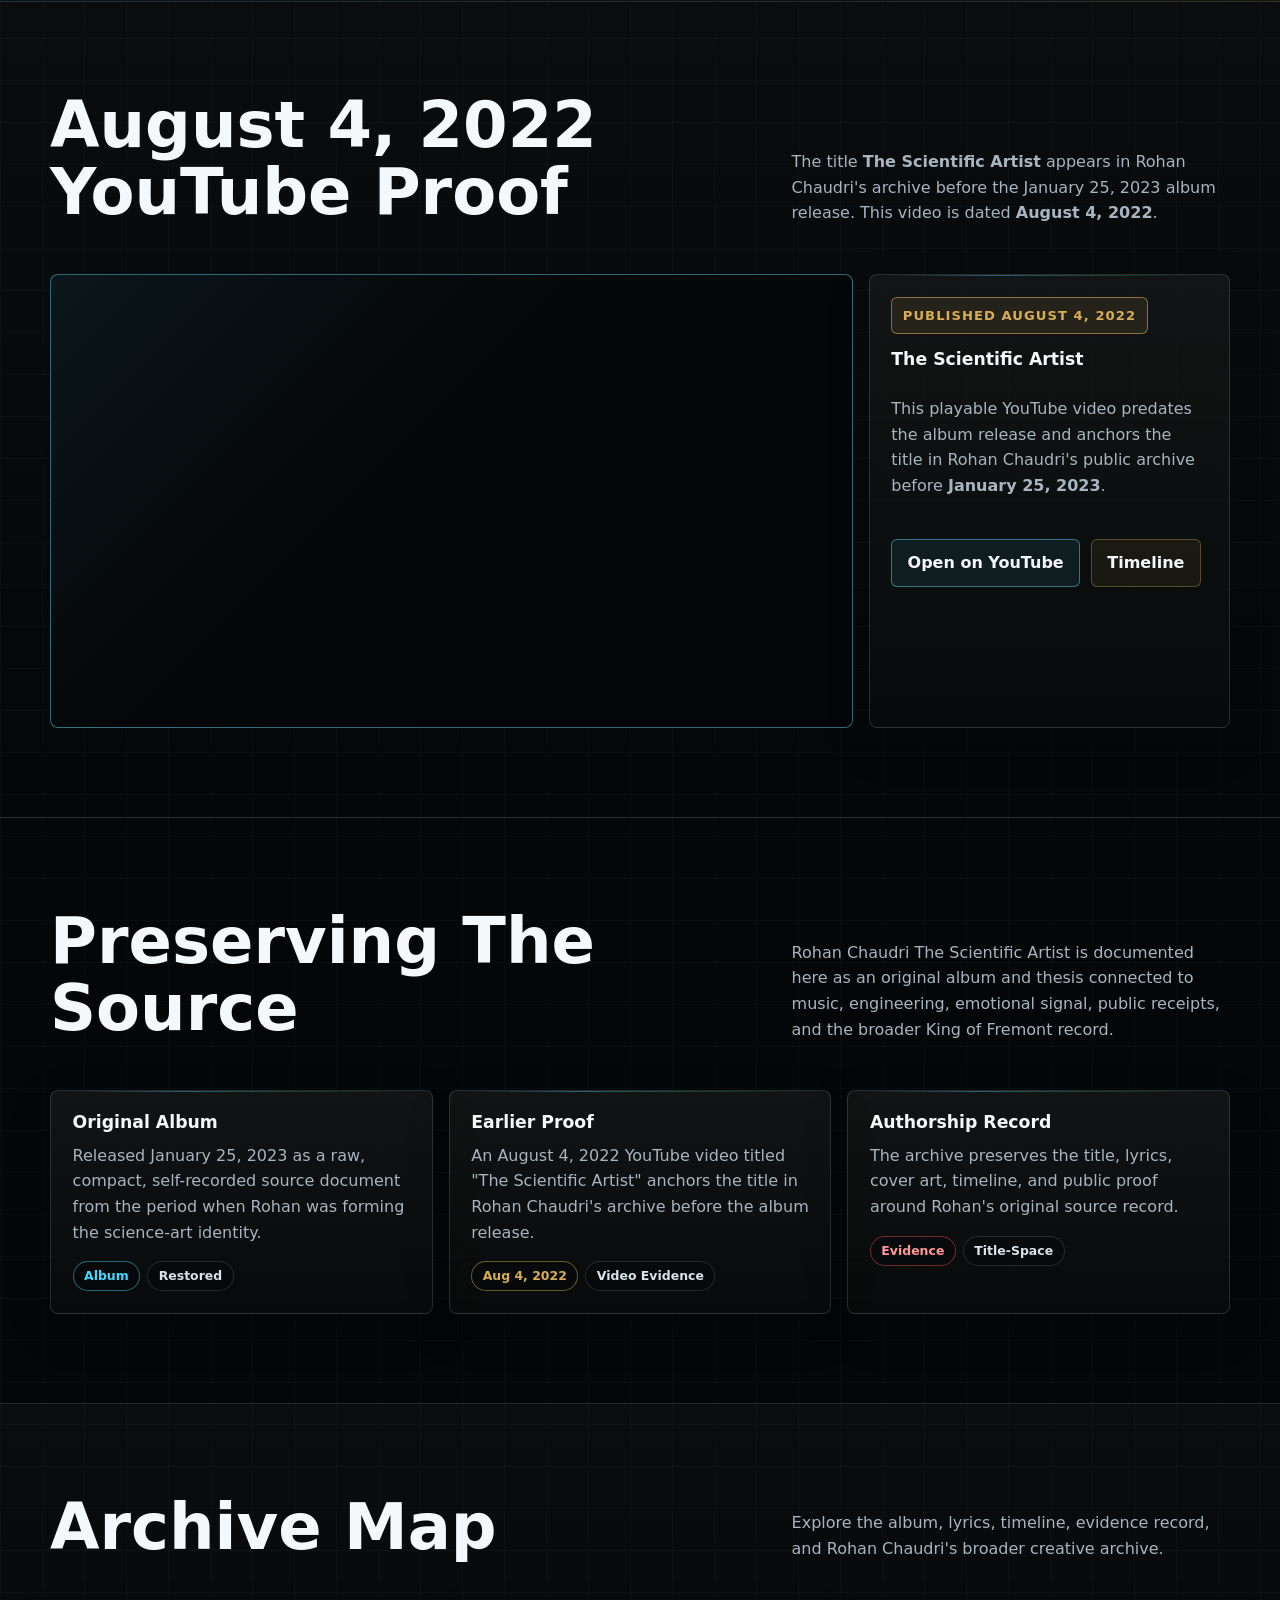
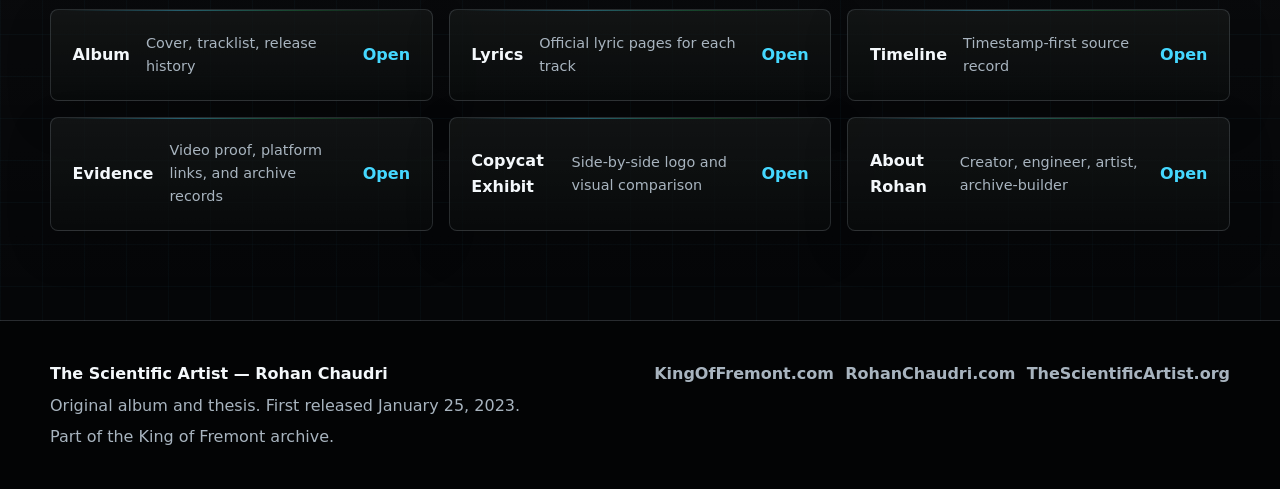
==== commit 7099a1e6: "2" ====
--- a/index.html
+++ b/index.html
@@ -15,8 +15,9 @@
     <meta name="twitter:title" content="The Scientific Artist | Rohan Chaudri">
     <meta name="twitter:description" content="The original album, thesis, and science-art archive by Rohan Chaudri.">
     <meta name="twitter:image" content="https://thescientificartist.org/assets/scientific-artist-cover.png">
-    <link rel="icon" type="image/jpeg" href="/assets/favicon.jpg">
-    <link rel="apple-touch-icon" href="/assets/favicon.jpg">
+    <link rel="icon" href="/favicon.ico" sizes="any">
+    <link rel="icon" type="image/png" href="/assets/favicon.png">
+    <link rel="apple-touch-icon" href="/apple-touch-icon.png">
     <link rel="stylesheet" href="/assets/styles.css">
     <script type="application/ld+json">
       {
@@ -180,7 +181,7 @@
           <div class="spine-copy">
             <p class="eyebrow">Seven-track source record</p>
             <h2 id="spine-title">The Album Spine</h2>
-            <p>From <strong>The Rise</strong> to <strong>Outro</strong>, the record keeps Rohan Chaudri's science-art identity intact as a sequence: origin, pressure, inheritance, departure, transformation, and exit.</p>
+            <p>From <strong>The Rise</strong> to <strong>Outro</strong>, the record keeps Rohan Chaudri's science-art identity intact across the seven-track sequence.</p>
             <a class="button secondary" href="/lyrics/">Read the lyrics</a>
           </div>
           <ol class="spine-tracklist" aria-label="The Scientific Artist tracklist">
--- a/assets/styles.css
+++ b/assets/styles.css
@@ -456,40 +456,45 @@
 
 .spine-tracklist {
   list-style: none;
-  display: flex;
-  flex-wrap: wrap;
+  display: grid;
+  grid-template-columns: repeat(4, minmax(0, 1fr));
   gap: 1px;
   margin: 0;
   padding: 0;
-  border: 1px solid var(--line);
-  border-radius: var(--radius);
-  background: var(--line);
-  overflow: hidden;
+  border-radius: 0;
+  background: transparent;
 }
 
 .spine-tracklist li {
   position: relative;
-  flex: 1 1 150px;
-  min-height: 122px;
-  display: grid;
-  align-content: space-between;
-  gap: 0.85rem;
-  padding: 1rem;
+  min-width: 0;
+  min-height: 132px;
+  display: grid;
+  grid-template-rows: auto minmax(0, 1fr) auto;
+  gap: 0.7rem;
+  padding: 1.15rem;
+  border-radius: 6px;
   overflow: hidden;
   isolation: isolate;
   background:
-    linear-gradient(135deg, rgba(69, 216, 255, 0.08), transparent 46%),
-    linear-gradient(315deg, rgba(35, 228, 107, 0.06), transparent 56%),
-    rgba(7, 10, 12, 0.94);
+    linear-gradient(145deg, rgba(255, 255, 255, 0.058), transparent 42%),
+    rgba(7, 10, 12, 0.96);
+  box-shadow:
+    inset 0 0 0 1px rgba(226, 238, 255, 0.11),
+    0 20px 58px rgba(0, 0, 0, 0.2);
+  transition:
+    background 180ms ease,
+    box-shadow 180ms ease,
+    transform 180ms ease;
 }
 
 .spine-tracklist li::before {
   content: "";
   position: absolute;
-  inset: 0 auto 0 0;
-  width: 4px;
-  background: linear-gradient(180deg, var(--cyan), var(--gold) 56%, var(--acid));
-  opacity: 0.7;
+  inset: 0 0 auto;
+  height: 1px;
+  background: linear-gradient(90deg, rgba(217, 173, 84, 0.64), rgba(226, 238, 255, 0.16));
+  opacity: 0.58;
   pointer-events: none;
 }
 
@@ -497,14 +502,25 @@
   content: "";
   position: absolute;
   inset: 0;
-  background: linear-gradient(120deg, transparent 0%, rgba(255, 255, 255, 0.13) 48%, transparent 70%);
-  transform: translateX(-120%);
-  transition: transform 420ms ease;
+  background: radial-gradient(circle at 18% 0%, rgba(217, 173, 84, 0.1), transparent 44%);
+  opacity: 0;
+  transition: opacity 180ms ease;
   pointer-events: none;
 }
 
+.spine-tracklist li:hover {
+  z-index: 2;
+  background:
+    linear-gradient(145deg, rgba(255, 255, 255, 0.075), transparent 42%),
+    rgba(11, 13, 15, 0.98);
+  box-shadow:
+    inset 0 0 0 1px rgba(226, 238, 255, 0.16),
+    0 24px 64px rgba(0, 0, 0, 0.26);
+  transform: translateY(-1px);
+}
+
 .spine-tracklist li:hover::after {
-  transform: translateX(120%);
+  opacity: 1;
 }
 
 .spine-kicker {
@@ -512,39 +528,41 @@
   z-index: 1;
   display: inline-flex;
   align-items: center;
-  gap: 0.45rem;
-  width: fit-content;
-  color: var(--gold);
-  font-size: 0.72rem;
+  justify-content: space-between;
+  gap: 0.7rem;
+  width: 100%;
+  color: rgba(217, 173, 84, 0.88);
+  font-size: 0.68rem;
   font-weight: 900;
-  letter-spacing: 0.12em;
+  letter-spacing: 0.11em;
   text-transform: uppercase;
 }
 
 .spine-kicker b {
   display: inline-grid;
-  min-width: 2rem;
-  min-height: 1.45rem;
+  width: 2rem;
+  height: 1.55rem;
   place-items: center;
-  border: 1px solid rgba(217, 173, 84, 0.48);
-  border-radius: 999px;
-  background: rgba(5, 6, 8, 0.6);
+  border: 1px solid rgba(226, 238, 255, 0.12);
+  border-radius: 6px;
+  background: rgba(255, 255, 255, 0.045);
   color: var(--text);
-  font-size: 0.76rem;
+  font-size: 0.72rem;
   font-variant-numeric: tabular-nums;
-  letter-spacing: 0.05em;
+  letter-spacing: 0;
   line-height: 1;
-  box-shadow: inset 0 0 0 1px rgba(255, 255, 255, 0.045);
+  box-shadow: inset 0 1px 0 rgba(255, 255, 255, 0.045);
 }
 
 .spine-tracklist a {
   position: relative;
   z-index: 1;
+  align-self: end;
   color: var(--text);
   text-decoration: none;
-  font-size: clamp(1.05rem, 2vw, 1.32rem);
-  line-height: 1.08;
-  font-weight: 900;
+  font-size: clamp(1rem, 1.7vw, 1.18rem);
+  line-height: 1.1;
+  font-weight: 850;
 }
 
 .spine-tracklist a:hover {
@@ -555,10 +573,10 @@
   position: relative;
   z-index: 1;
   align-self: end;
-  color: var(--dim);
-  font-size: 0.78rem;
+  color: rgba(168, 180, 191, 0.74);
+  font-size: 0.76rem;
   font-style: normal;
-  font-weight: 900;
+  font-weight: 800;
   letter-spacing: 0.03em;
 }
 
@@ -566,9 +584,8 @@
 .tracklist li.is-final,
 .lyric-card.is-final {
   background:
-    linear-gradient(135deg, rgba(69, 216, 255, 0.13), transparent 44%),
-    linear-gradient(315deg, rgba(35, 228, 107, 0.1), transparent 52%),
-    rgba(8, 12, 13, 0.96);
+    linear-gradient(145deg, rgba(217, 173, 84, 0.08), transparent 44%),
+    rgba(8, 11, 12, 0.96);
 }
 
 .section {
@@ -1536,11 +1553,7 @@
   }
 
   .spine-tracklist {
-    display: flex;
-  }
-
-  .spine-tracklist li {
-    flex-basis: calc(50% - 1px);
+    grid-template-columns: repeat(2, minmax(0, 1fr));
   }
 }
 
@@ -1705,11 +1718,10 @@
   }
 
   .spine-tracklist {
-    display: flex;
+    grid-template-columns: 1fr;
   }
 
   .spine-tracklist li {
-    flex-basis: 100%;
     min-height: 108px;
   }
 
